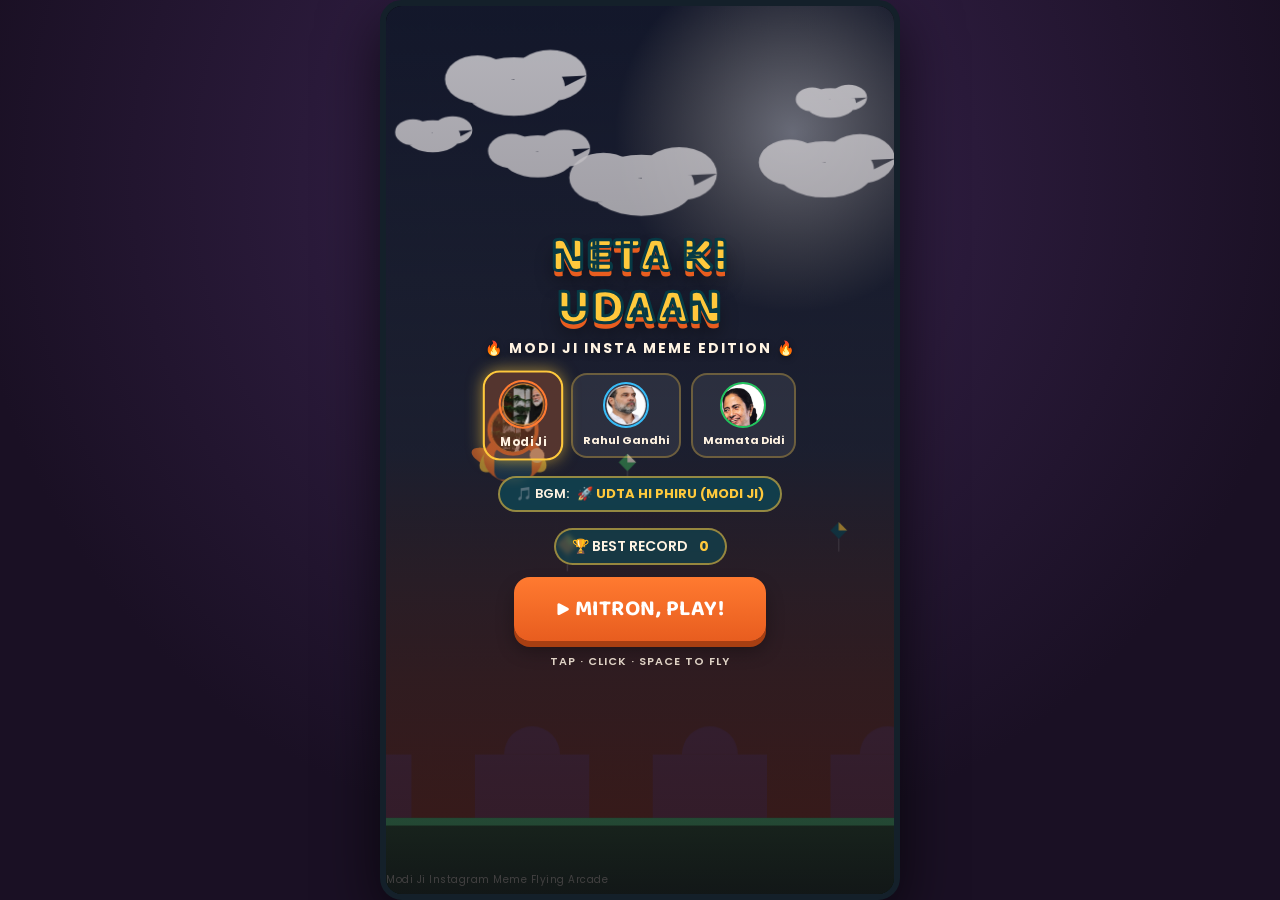
==== index.html @ ac81d100 "Initial commit - Neta Ki Udaan game ready for Vercel" ====
<!DOCTYPE html>
<html lang="en">
<head>
<meta charset="UTF-8">
<meta name="viewport" content="width=device-width, initial-scale=1.0, maximum-scale=1.0, user-scalable=no">
<title>Neta Ki Udaan - Modi Ji Edition</title>
<link rel="preconnect" href="https://fonts.googleapis.com">
<link rel="preconnect" href="https://fonts.gstatic.com" crossorigin>
<link href="https://fonts.googleapis.com/css2?family=Baloo+2:wght@500;700;800&family=Poppins:wght@400;500;600;700&display=swap" rel="stylesheet">
<style>
  :root{
    --saffron:#FF7A30;
    --saffron-dark:#E85D1F;
    --teal:#0B4F5C;
    --teal-dark:#073A45;
    --gold:#FFC93C;
    --gold-glow:rgba(255,201,60,0.6);
    --cream:#FFF3E2;
    --leaf:#3BA55C;
    --ink:#241A2E;
    color-scheme: light;
  }
  *{box-sizing:border-box; -webkit-tap-highlight-color: transparent;}
  html,body{
    margin:0; padding:0; width:100%; height:100%;
    overflow:hidden; background:var(--teal-dark);
    font-family:'Poppins',sans-serif;
    touch-action:none;
    overscroll-behavior:none;
  }
  #stage{
    position:fixed; inset:0;
    display:flex; align-items:center; justify-content:center;
    background: radial-gradient(circle at 50% 20%, #3a2450 0%, #1a1024 70%);
  }
  #frame{
    position:relative;
    width:100%; height:100%;
    max-width:520px;
    background:#000;
    overflow:hidden;
    box-shadow:0 20px 60px rgba(0,0,0,.65);
  }
  @media (min-width:640px){
    #frame{ max-height:920px; border-radius:22px; border:6px solid #14202a; }
  }
  canvas{ position:absolute; inset:0; display:block; width:100%; height:100%; }

  .shake{ animation:screenShake .28s cubic-bezier(.36,.07,.19,.97) both; }
  @keyframes screenShake{
    10%,90%{ transform:translate3d(-2px,0,0); }
    20%,80%{ transform:translate3d(3px,0,0); }
    30%,50%,70%{ transform:translate3d(-4px,3px,0); }
    40%,60%{ transform:translate3d(4px,-2px,0); }
  }

  .overlay{
    position:absolute; inset:0;
    display:flex; flex-direction:column; align-items:center; justify-content:center;
    text-align:center; padding:24px;
    background:linear-gradient(180deg, rgba(36,26,46,.2), rgba(20,14,26,.65));
    opacity:0; pointer-events:none;
    transition:opacity .3s ease;
    z-index:10;
  }
  .overlay.visible{ opacity:1; pointer-events:auto; }

  .logo-wrap{ margin-bottom:8px; }
  .logo{
    font-family:'Baloo 2',sans-serif;
    font-weight:800;
    font-size:clamp(34px,9.5vw,50px);
    color:var(--gold);
    -webkit-text-stroke:3px var(--teal-dark);
    text-shadow:0 6px 0 var(--saffron-dark), 0 12px 18px rgba(0,0,0,.4);
    letter-spacing:.5px;
    line-height:1.05;
    animation:bob 2.6s ease-in-out infinite;
  }
  .logo small{
    display:block;
    font-family:'Poppins',sans-serif;
    font-weight:700;
    font-size:clamp(11px,3.2vw,14px);
    color:var(--cream);
    letter-spacing:2px;
    margin-top:6px;
    -webkit-text-stroke:0;
    text-shadow:0 2px 6px rgba(0,0,0,.4);
  }
  @keyframes bob{ 0%,100%{transform:translateY(0) rotate(-1deg)} 50%{transform:translateY(-7px) rotate(1deg)} }

  /* Character Selector */
  .char-select-row{
    display:flex; gap:10px; margin:10px 0 14px; justify-content:center;
  }
  .char-card{
    background:rgba(255,255,255,0.08); border:2px solid rgba(255,201,60,0.3);
    border-radius:16px; padding:7px 10px; cursor:pointer; min-width:76px;
    display:flex; flex-direction:column; align-items:center;
    transition:all .15s ease;
  }
  .char-card:hover, .char-card.active{
    background:rgba(255,122,48,0.25);
    border-color:var(--gold);
    box-shadow:0 0 15px var(--gold-glow);
    transform:scale(1.06);
  }
  .char-card span{ font-size:11px; font-weight:700; color:var(--cream); margin-top:4px; white-space:nowrap; }

  /* Music Selector Pill */
  .music-pill{
    display:inline-flex; align-items:center; gap:8px;
    background:rgba(11,79,92,.65);
    border:2px solid rgba(255,201,60,.55);
    color:var(--cream); font-weight:600; font-size:13px;
    padding:6px 16px; border-radius:999px; margin:4px 0 12px;
    backdrop-filter:blur(3px); cursor:pointer;
    transition:transform .1s;
  }
  .music-pill:active{ transform:scale(.95); }
  .music-pill b{ color:var(--gold); font-weight:700; }

  .best-pill{
    display:inline-flex; align-items:center; gap:8px;
    background:rgba(11,79,92,.55);
    border:2px solid rgba(255,201,60,.55);
    color:var(--cream); font-weight:600; font-size:14px;
    padding:6px 16px; border-radius:999px; margin:4px 0 12px;
    backdrop-filter:blur(2px);
  }
  .best-pill b{ color:var(--gold); font-weight:700; }

  .btn{
    font-family:'Baloo 2',sans-serif; font-weight:700; font-size:22px;
    color:#fff; letter-spacing:.5px;
    background:linear-gradient(180deg, var(--saffron) 0%, var(--saffron-dark) 100%);
    border:none; border-radius:16px;
    padding:14px 42px;
    box-shadow:0 6px 0 #a83f12, 0 10px 18px rgba(0,0,0,.3);
    cursor:pointer;
    transition:transform .08s ease, box-shadow .08s ease;
    -webkit-user-select:none; user-select:none;
  }
  .btn:active{ transform:translateY(4px); box-shadow:0 2px 0 #a83f12, 0 4px 10px rgba(0,0,0,.3); }
  .btn.secondary{
    background:linear-gradient(180deg, #17707F 0%, var(--teal-dark) 100%);
    box-shadow:0 6px 0 #052a32, 0 10px 18px rgba(0,0,0,.3);
    font-size:17px; padding:10px 28px; margin-top:10px;
  }
  .btn-row{ display:flex; gap:14px; margin-top:6px; }

  .icon-btn{
    width:42px; height:42px; border-radius:50%;
    background:rgba(11,79,92,.7); border:2px solid rgba(255,243,226,.35);
    display:flex; align-items:center; justify-content:center;
    cursor:pointer; color:var(--cream); font-size:18px;
    -webkit-user-select:none; user-select:none;
    transition:transform .1s ease;
  }
  .icon-btn:active{ transform:scale(.9); }

  /* In-Game HUD */
  #hud{
    position:absolute; top:0; left:0; right:0;
    display:flex; align-items:flex-start; justify-content:space-between;
    padding:14px 16px 0; z-index:5;
    pointer-events:none;
  }
  #hud > *{ pointer-events:auto; }

  .score-box{
    font-family:'Baloo 2',sans-serif; font-weight:800; color:#fff;
    font-size:42px; text-shadow:0 3px 0 rgba(0,0,0,.3), 0 6px 12px rgba(0,0,0,.4);
    line-height:1; transition:transform .1s;
  }
  .score-box.pop{ transform:scale(1.25); color:var(--gold); }
  .best-tag{
    font-family:'Poppins',sans-serif; font-size:11px; font-weight:600;
    color:var(--gold); letter-spacing:1px; margin-top:2px;
  }
  .combo-tag{
    font-family:'Baloo 2',sans-serif; font-weight:800; font-size:16px;
    color:#38BDF8; text-shadow:0 2px 4px rgba(0,0,0,.5);
    display:none;
  }
  .lives-row{ display:flex; gap:4px; margin-top:4px; }
  .life-heart{
    font-size:18px; filter:drop-shadow(0 2px 2px rgba(0,0,0,.35));
    transition:transform .25s ease, opacity .25s ease;
  }
  .life-heart.lost{ opacity:.25; transform:scale(.7); }
  .hud-controls{ display:flex; gap:8px; align-items:center; }

  /* Active Power-up Banner */
  #powerupHud{
    position:absolute; top:86px; left:50%; transform:translateX(-50%);
    background:rgba(15,23,42,0.85); border:2px solid var(--gold);
    border-radius:20px; padding:4px 16px; display:none; align-items:center; gap:8px;
    box-shadow:0 0 15px var(--gold-glow); z-index:5;
  }
  #powerupHud span{ font-size:12px; font-weight:800; color:var(--gold); letter-spacing:1px; }
  #powerupBar{ width:80px; height:6px; background:rgba(255,255,255,0.2); border-radius:3px; overflow:hidden; }
  #powerupFill{ width:100%; height:100%; background:var(--gold); transition:width .05s linear; }

  /* Floating Popups */
  .pop{
    position:absolute; font-family:'Baloo 2',sans-serif; font-weight:800;
    color:var(--gold); font-size:24px; pointer-events:none;
    text-shadow:0 2px 5px rgba(0,0,0,.6);
    animation:popUp .7s ease-out forwards;
  }
  @keyframes popUp{ 0%{opacity:1; transform:translateY(0) scale(.8)} 70%{opacity:1} 100%{opacity:0; transform:translateY(-36px) scale(1.2)} }

  .milestone-banner{
    position:absolute; left:50%; top:38%; transform:translate(-50%,-50%) scale(.6);
    font-family:'Baloo 2',sans-serif; font-weight:800; color:var(--gold);
    font-size:28px; text-shadow:0 3px 0 var(--teal-dark), 0 8px 16px rgba(0,0,0,.5);
    opacity:0; pointer-events:none; text-align:center; white-space:nowrap;
    animation:milestone 1.2s ease-out forwards;
    z-index:6;
  }
  @keyframes milestone{
    0%{ opacity:0; transform:translate(-50%,-50%) scale(.4) rotate(-4deg); }
    25%{ opacity:1; transform:translate(-50%,-50%) scale(1.1) rotate(2deg); }
    40%{ transform:translate(-50%,-50%) scale(1) rotate(0); }
    80%{ opacity:1; }
    100%{ opacity:0; transform:translate(-50%,-60%) scale(1); }
  }

  .go-title{
    font-family:'Baloo 2',sans-serif; font-weight:800; font-size:38px;
    color:#fff; -webkit-text-stroke:2.5px var(--teal-dark);
    text-shadow:0 5px 0 #7a1f1f, 0 10px 16px rgba(0,0,0,.4);
    margin-bottom:4px;
  }
  .go-subtitle{
    font-family:'Baloo 2',sans-serif; font-weight:700; font-size:18px;
    color:#FCA5A5; margin-bottom:8px;
  }
  .stat-row{ display:flex; gap:14px; margin:8px 0 6px; }
  .stat-card{
    background:rgba(255,243,226,.12); border:2px solid rgba(255,243,226,.3);
    border-radius:14px; padding:10px 22px; min-width:100px;
  }
  .stat-card span{ display:block; font-size:11px; letter-spacing:1.5px; color:var(--cream); opacity:.8; margin-bottom:2px; }
  .stat-card b{ font-family:'Baloo 2',sans-serif; font-size:26px; color:var(--gold); }
  .new-best{
    display:inline-block; margin:4px 0 2px; padding:5px 14px; border-radius:999px;
    background:var(--gold); color:var(--teal-dark); font-weight:700; font-size:12px;
    letter-spacing:1px; animation:newbest 1s ease-in-out infinite;
  }
  @keyframes newbest{ 0%,100%{transform:scale(1)} 50%{transform:scale(1.08)} }

  .pause-card{
    background:rgba(23,112,127,.4); border:2px solid rgba(255,243,226,.3);
    border-radius:20px; padding:28px 34px; backdrop-filter:blur(3px);
  }

  #loading{
    position:absolute; inset:0; display:flex; flex-direction:column; align-items:center; justify-content:center;
    background:var(--teal-dark); z-index:20; color:var(--cream); font-family:'Baloo 2',sans-serif; font-size:18px;
    gap:14px;
  }
  .spinner{
    width:36px; height:36px; border-radius:50%;
    border:4px solid rgba(255,243,226,.25); border-top-color:var(--gold);
    animation:spin .8s linear infinite;
  }
  @keyframes spin{ to{ transform:rotate(360deg); } }

  .credit{ position:absolute; bottom:6px; font-size:10px; color:rgba(255,243,226,.55); letter-spacing:.5px; }
</style>
</head>
<body>
<div id="stage">
  <div id="frame">
    <canvas id="game"></canvas>

    <div id="loading">
      <div class="spinner"></div>
      <div>Warming up the 56-inch wings…</div>
    </div>

    <!-- IN-GAME HUD -->
    <div id="hud" style="display:none;">
      <div>
        <div class="score-box" id="liveScore">0</div>
        <div class="best-tag">BEST <span id="liveBest">0</span></div>
        <div class="combo-tag" id="comboTag">🔥 COMBO x2</div>
        <div class="lives-row" id="livesRow"></div>
      </div>
      <div class="hud-controls">
        <div class="icon-btn" id="musicBtn" title="Change Meme BGM">🎵</div>
        <div class="icon-btn" id="soundBtn" title="Toggle Sound">🔊</div>
        <div class="icon-btn" id="pauseBtn" title="Pause Game">⏸</div>
      </div>
    </div>

    <!-- ACTIVE POWER-UP HUD -->
    <div id="powerupHud">
      <span id="powerupName">🛡️ 56-INCH SHIELD</span>
      <div id="powerupBar"><div id="powerupFill"></div></div>
    </div>

    <!-- START SCREEN -->
    <div class="overlay" id="startScreen">
      <div class="logo-wrap">
        <div class="logo">NETA KI<br>UDAAN
          <small>🔥 MODI JI INSTA MEME EDITION 🔥</small>
        </div>
      </div>

      <!-- Character selection -->
      <div class="char-select-row">
        <div class="char-card active" id="charModi" onclick="selectChar('modi')">
          <img src="assets/modi_face.png" width="46" height="46" style="border-radius:50%; border:2px solid #FF7A30; object-fit:cover; display:block;" alt="Modi Ji">
          <span>Modi Ji</span>
        </div>
        <div class="char-card" id="charRahul" onclick="selectChar('rahul')">
          <img src="assets/rahul_face.png" width="46" height="46" style="border-radius:50%; border:2px solid #38BDF8; object-fit:cover; display:block;" alt="Rahul Gandhi">
          <span>Rahul Gandhi</span>
        </div>
        <div class="char-card" id="charMamata" onclick="selectChar('mamata')">
          <img src="assets/mamata_face.png" width="46" height="46" style="border-radius:50%; border:2px solid #22C55E; object-fit:cover; display:block;" alt="Mamata Didi">
          <span>Mamata Didi</span>
        </div>
      </div>

      <!-- Music selector -->
      <div class="music-pill" id="startMusicPill">
        🎵 BGM: <b id="currentBgmName">🚀 UDTA HI PHIRU (MODI JI)</b>
      </div>

      <div class="best-pill">🏆 BEST RECORD&nbsp;<b id="startBest">0</b></div>
      <button class="btn" id="playBtn">▶ MITRON, PLAY!</button>

      <div style="color:var(--cream); font-size:11px; opacity:.85; margin-top:12px; font-weight:600; letter-spacing:1px;">
        TAP · CLICK · SPACE TO FLY
      </div>
    </div>

    <!-- PAUSE SCREEN -->
    <div class="overlay" id="pauseScreen">
      <div class="pause-card">
        <div class="go-title" style="font-size:30px;">PAUSED</div>
        <div class="btn-row">
          <button class="btn secondary" id="resumeBtn">▶ Resume</button>
        </div>
        <button class="btn secondary" id="pauseHomeBtn">🏠 Home</button>
      </div>
    </div>

    <!-- GAME OVER SCREEN -->
    <div class="overlay" id="gameOverScreen">
      <div class="go-title">GAME OVER</div>
      <div class="go-subtitle" id="gameOverMeme">"MOYE MOYE! खत्म! टाटा! बाय बाय!"</div>
      <div id="newBestTag" class="new-best" style="display:none;">✨ NEW RECORD! WAH MODI JI WAH! ✨</div>
      <div class="stat-row">
        <div class="stat-card"><span>SCORE</span><b id="finalScore">0</b></div>
        <div class="stat-card"><span>BEST</span><b id="finalBest">0</b></div>
      </div>
      <div class="btn-row">
        <button class="btn" id="restartBtn">↻ FLY AGAIN</button>
      </div>
      <button class="btn secondary" id="homeBtn">🏠 HOME</button>
    </div>

    <div class="credit">Modi Ji Instagram Meme Flying Arcade</div>
  </div>
</div>

<!-- SVG ICONS / CHARACTERS -->
<svg width="0" height="0" style="position:absolute;">
  <!-- Modi Ji Avatar -->
  <symbol id="modi-avatar" viewBox="0 0 100 100">
    <circle cx="50" cy="50" r="46" fill="#FF7A30" opacity=".2"/>
    <ellipse cx="50" cy="76" rx="26" ry="18" fill="#1B4965"/>
    <path d="M42 60 L58 60 L54 86 L46 86 Z" fill="#F4A261"/>
    <circle cx="50" cy="40" r="22" fill="#FED7AA"/>
    <!-- Beard -->
    <path d="M30 40 Q28 62 50 68 Q72 62 70 40 Q50 48 30 40 Z" fill="#FFFFFF"/>
    <!-- Hair -->
    <path d="M28 36 Q32 18 50 18 Q68 18 72 36 Q50 30 28 36 Z" fill="#E2E8F0"/>
    <!-- Glasses -->
    <rect x="34" y="32" width="12" height="9" rx="2" stroke="#241A2E" stroke-width="2" fill="none"/>
    <rect x="54" y="32" width="12" height="9" rx="2" stroke="#241A2E" stroke-width="2" fill="none"/>
    <line x1="46" y1="36" x2="54" y2="36" stroke="#241A2E" stroke-width="2"/>
    <circle cx="40" cy="36" r="2" fill="#1E293B"/>
    <circle cx="60" cy="36" r="2" fill="#1E293B"/>
  </symbol>

  <!-- Classic Chibi Neta -->
  <symbol id="chibi-neta" viewBox="0 0 100 100">
    <ellipse cx="50" cy="86" rx="26" ry="6" fill="#000" opacity=".18"/>
    <path d="M20 60 Q6 52 8 38 Q10 30 22 34 Q26 44 30 54Z" fill="#FFC93C"/>
    <path d="M80 60 Q94 52 92 38 Q90 30 78 34 Q74 44 70 54Z" fill="#FFC93C"/>
    <ellipse cx="50" cy="62" rx="24" ry="22" fill="#FFFFFF"/>
    <path d="M26 58 Q50 74 74 58 L74 66 Q50 80 26 66Z" fill="#3BA55C"/>
    <circle cx="50" cy="38" r="20" fill="#D98C5F"/>
    <path d="M30 30 Q50 10 70 30 Q70 20 50 16 Q30 20 30 30Z" fill="#FFFFFF"/>
    <rect x="38" y="40" width="24" height="7" rx="3.5" fill="#241A2E"/>
    <path d="M36 50 Q50 58 64 50" stroke="#241A2E" stroke-width="2.5" fill="none" stroke-linecap="round"/>
    <circle cx="50" cy="24" r="4" fill="#FF7A30"/>
  </symbol>
</svg>

<script>
(function(){
"use strict";

/* ---------- Canvas & sizing ---------- */
const canvas = document.getElementById('game');
const ctx = canvas.getContext('2d');
const frame = document.getElementById('frame');
let DPR = Math.min(window.devicePixelRatio || 1, 2);
let W = 0, H = 0;

function resize(){
  const rect = frame.getBoundingClientRect();
  W = rect.width; H = rect.height;
  canvas.width = Math.floor(W * DPR);
  canvas.height = Math.floor(H * DPR);
  ctx.setTransform(DPR,0,0,DPR,0,0);
}
window.addEventListener('resize', resize);
resize();

/* ---------- Professional Clean Audio Engine (Strict Single-BGM + Single-Voice Channels) ---------- */
const Audio_ = (function(){
  let actx = null;
  let soundOn = true;
  try{ soundOn = JSON.parse(localStorage.getItem('netaUdaan_sound') ?? 'true'); }catch(e){ soundOn = true; }
  
  let currentBgmMode = 'modi_song'; // 'modi_song', 'real_sigma', 'moye_real', 'phonk_synth', 'dhol'
  let bgmTimer = null;
  let bgmStep = 0;
  let duckTimer = null;

  // Single active voice tracker to guarantee zero overlap
  let currentVoiceAudio = null;

  // Real Audio Recordings downloaded from viral Instagram memes
  const clips = {
    mitron: new Audio('assets/mitron.webm'),
    bhaiyoBehno: new Audio('assets/bhaiyo_behno.webm'),
    wahModiJi: new Audio('assets/wah_modi_ji.webm'),
    khatam: new Audio('assets/khatam.webm'),
    mazaAaya: new Audio('assets/maza_aaya.webm'),
    moyeMoye: new Audio('assets/moye_moye.webm'),
    sigmaBgm: new Audio('assets/sigma_bgm.webm'),
    modiSong: new Audio('assets/modi_udta_hi_firu.webm'),
    mamataSong: new Audio('assets/mamata_humba.webm'),
    mamataVoice: new Audio('assets/mamata_voice.webm')
  };

  clips.modiSong.loop = true;
  clips.modiSong.volume = 0.50;
  clips.mamataSong.loop = true;
  clips.mamataSong.volume = 0.50;
  clips.sigmaBgm.loop = true;
  clips.sigmaBgm.volume = 0.40;

  Object.values(clips).forEach(a => {
    try { a.preload = 'auto'; } catch(e){}
  });

  function ensure(){
    if(!actx){
      try{ actx = new (window.AudioContext || window.webkitAudioContext)(); }catch(e){ actx = null; }
    }
    if(actx && actx.state === 'suspended') actx.resume();
    return actx;
  }

  // Restore BGM volume cleanly
  function restoreBgmVolume(){
    if(duckTimer){ clearTimeout(duckTimer); duckTimer = null; }
    if(clips.modiSong && soundOn){
      clips.modiSong.volume = 0.50;
    }
    if(clips.mamataSong && soundOn){
      clips.mamataSong.volume = 0.50;
    }
    if(clips.sigmaBgm && soundOn){
      clips.sigmaBgm.volume = 0.40;
    }
  }

  // Duck BGM during voice dialogue so voice is loud & clear
  function duckBgm(durationMs = 2200){
    if(duckTimer){ clearTimeout(duckTimer); }
    if(clips.modiSong && !clips.modiSong.paused){
      clips.modiSong.volume = 0.15;
      duckTimer = setTimeout(restoreBgmVolume, durationMs);
    }
    if(clips.mamataSong && !clips.mamataSong.paused){
      clips.mamataSong.volume = 0.15;
      duckTimer = setTimeout(restoreBgmVolume, durationMs);
    }
    if(clips.sigmaBgm && !clips.sigmaBgm.paused){
      clips.sigmaBgm.volume = 0.12;
      duckTimer = setTimeout(restoreBgmVolume, durationMs);
    }
  }

  // STOP all voice clips immediately - Guarantees NO overlapping voice clips
  function stopVoice(){
    if(currentVoiceAudio){
      try {
        currentVoiceAudio.pause();
        currentVoiceAudio.currentTime = 0;
      } catch(e){}
      currentVoiceAudio = null;
    }
    ['mitron', 'bhaiyoBehno', 'wahModiJi', 'khatam', 'mazaAaya', 'moyeMoye', 'mamataVoice'].forEach(k => {
      try {
        if(clips[k] && !clips[k].paused){
          clips[k].pause();
          clips[k].currentTime = 0;
        }
      } catch(e){}
    });
    try {
      if('speechSynthesis' in window) window.speechSynthesis.cancel();
    } catch(e){}
    restoreBgmVolume();
  }

  // PLAY voice clip with strict mutual exclusion
  function playClip(name, fallbackText, vol = 0.95){
    if(!soundOn) return;
    // CRITICAL: Stop previous voice dialogue first!
    stopVoice();

    try {
      const a = clips[name];
      if(a){
        a.currentTime = 0;
        a.volume = vol;
        currentVoiceAudio = a;
        duckBgm(2500);

        a.onended = () => {
          if(currentVoiceAudio === a) currentVoiceAudio = null;
          restoreBgmVolume();
        };

        const p = a.play();
        if(p !== undefined){
          p.catch(() => {
            currentVoiceAudio = null;
            restoreBgmVolume();
          });
        }
        return;
      }
    } catch(e){
      currentVoiceAudio = null;
      restoreBgmVolume();
    }
  }

  // Web Audio sfx tones (flap, score, powerup, hit, click)
  function tone({freq=440, dur=0.12, type='sine', vol=0.18, slideTo=null, delay=0}){
    if(!soundOn) return;
    const ac = ensure();
    if(!ac) return;
    const t0 = ac.currentTime + delay;
    const osc = ac.createOscillator();
    const gain = ac.createGain();
    osc.type = type;
    osc.frequency.setValueAtTime(freq, t0);
    if(slideTo) osc.frequency.exponentialRampToValueAtTime(Math.max(slideTo,1), t0+dur);
    gain.gain.setValueAtTime(0.0001, t0);
    gain.gain.exponentialRampToValueAtTime(vol, t0+0.012);
    gain.gain.exponentialRampToValueAtTime(0.0001, t0+dur);
    osc.connect(gain); gain.connect(ac.destination);
    osc.start(t0); osc.stop(t0+dur+0.02);
  }

  function flap(){
    tone({freq:260, slideTo:680, dur:0.12, type:'triangle', vol:0.18});
  }

  function score(){
    tone({freq:587, slideTo:880, dur:0.12, type:'sine', vol:0.2});
    setTimeout(()=> tone({freq:1174, dur:0.1, type:'triangle', vol:0.15}), 50);
  }

  function powerup(){
    [440, 554, 659, 880].forEach((f,i)=> {
      setTimeout(()=> tone({freq:f, dur:0.16, type:'square', vol:0.18}), i*70);
    });
  }

  function hit(){
    tone({freq:160, slideTo:40, dur:0.32, type:'sawtooth', vol:0.3});
  }

  function click(){ tone({freq:420, dur:0.05, type:'square', vol:0.1}); }

  // Synthetic Phonk Loops
  const phonkMelody = [
    293.66, 293.66, 349.23, 293.66, 392.00, 349.23, 329.63, 293.66,
    440.00, 392.00, 349.23, 329.63, 293.66, 261.63, 293.66, 293.66
  ];
  const phonkBass = [
    73.42, 73.42, 87.31, 73.42, 98.00, 87.31, 82.41, 73.42,
    110.00, 98.00, 87.31, 82.41, 73.42, 65.41, 73.42, 73.42
  ];

  function startMusic(){
    stopMusic();
    if(!soundOn) return;

    if(currentBgmMode === 'modi_song'){
      try {
        clips.modiSong.currentTime = 0;
        clips.modiSong.volume = 0.50;
        clips.modiSong.loop = true;
        clips.modiSong.play().catch(()=>{});
      } catch(e){}
      return;
    }
    if(currentBgmMode === 'mamata_song'){
      try {
        clips.mamataSong.currentTime = 0;
        clips.mamataSong.volume = 0.50;
        clips.mamataSong.loop = true;
        clips.mamataSong.play().catch(()=>{});
      } catch(e){}
      return;
    }
    if(currentBgmMode === 'real_sigma'){
      try {
        clips.sigmaBgm.currentTime = 0;
        clips.sigmaBgm.volume = 0.40;
        clips.sigmaBgm.play().catch(()=>{});
      } catch(e){}
      return;
    }
    if(currentBgmMode === 'moye_real'){
      try {
        clips.moyeMoye.currentTime = 0;
        clips.moyeMoye.volume = 0.55;
        clips.moyeMoye.loop = true;
        clips.moyeMoye.play().catch(()=>{});
      } catch(e){}
      return;
    }

    const ac = ensure();
    if(!ac) return;

    bgmStep = 0;
    const tempo = currentBgmMode === 'phonk_synth' ? 128 : 135;

    bgmTimer = setInterval(()=>{
      if(!soundOn || !actx) return;
      const t = actx.currentTime;

      if(currentBgmMode === 'phonk_synth'){
        if(bgmStep % 4 === 0 || bgmStep === 14){
          const kOsc = actx.createOscillator();
          const kGain = actx.createGain();
          kOsc.type = 'sine';
          kOsc.frequency.setValueAtTime(140, t);
          kOsc.frequency.exponentialRampToValueAtTime(36, t+0.09);
          kGain.gain.setValueAtTime(0.35, t);
          kGain.gain.exponentialRampToValueAtTime(0.001, t+0.1);
          kOsc.connect(kGain); kGain.connect(actx.destination);
          kOsc.start(t); kOsc.stop(t+0.1);
        }

        if(bgmStep === 4 || bgmStep === 12){
          const buf = actx.createBuffer(1, actx.sampleRate*0.07, actx.sampleRate);
          const data = buf.getChannelData(0);
          for(let i=0; i<data.length; i++) data[i] = Math.random()*2 - 1;
          const sn = actx.createBufferSource();
          sn.buffer = buf;
          const sGain = actx.createGain();
          sGain.gain.setValueAtTime(0.18, t);
          sGain.gain.exponentialRampToValueAtTime(0.001, t+0.07);
          sn.connect(sGain); sGain.connect(actx.destination);
          sn.start(t);
        }

        const bOsc = actx.createOscillator();
        const bGain = actx.createGain();
        bOsc.type = 'sawtooth';
        bOsc.frequency.setValueAtTime(phonkBass[bgmStep % 16], t);
        bGain.gain.setValueAtTime(0.09, t);
        bGain.gain.exponentialRampToValueAtTime(0.001, t+0.12);
        bOsc.connect(bGain); bGain.connect(actx.destination);
        bOsc.start(t); bOsc.stop(t+0.12);

        const lOsc = actx.createOscillator();
        const lGain = actx.createGain();
        lOsc.type = 'square';
        lOsc.frequency.setValueAtTime(phonkMelody[bgmStep % 16], t);
        lGain.gain.setValueAtTime(0.06, t);
        lGain.gain.exponentialRampToValueAtTime(0.001, t+0.1);
        lOsc.connect(lGain); lGain.connect(actx.destination);
        lOsc.start(t); lOsc.stop(t+0.1);
      } else {
        tone({freq: (bgmStep%4===0 ? 110 : 220), dur:0.1, type:'triangle', vol:0.12});
      }

      bgmStep = (bgmStep + 1) % 16;
    }, tempo);
  }

  function stopMusic(){
    if(bgmTimer){ clearInterval(bgmTimer); bgmTimer = null; }
    try {
      clips.modiSong.pause();
      clips.modiSong.currentTime = 0;
    } catch(e){}
    try {
      clips.mamataSong.pause();
      clips.mamataSong.currentTime = 0;
    } catch(e){}
    try {
      clips.sigmaBgm.pause();
      clips.sigmaBgm.currentTime = 0;
    } catch(e){}
    try {
      clips.moyeMoye.pause();
      clips.moyeMoye.currentTime = 0;
      clips.moyeMoye.loop = false;
    } catch(e){}
    restoreBgmVolume();
  }

  // Stop EVERYTHING (both BGM and Voice)
  function stopAll(){
    stopMusic();
    stopVoice();
  }

  function toggleSound(){
    soundOn = !soundOn;
    try{ localStorage.setItem('netaUdaan_sound', JSON.stringify(soundOn)); }catch(e){}
    if(soundOn) startMusic(); else stopAll();
    return soundOn;
  }

  function nextBgm(){
    const modes = ['modi_song', 'mamata_song', 'real_sigma', 'moye_real', 'phonk_synth', 'dhol'];
    const idx = (modes.indexOf(currentBgmMode) + 1) % modes.length;
    currentBgmMode = modes[idx];
    if(soundOn) startMusic();
    return currentBgmMode;
  }

  function getBgmName(){
    if(currentBgmMode === 'modi_song') return '🚀 UDTA HI PHIRU (MODI JI)';
    if(currentBgmMode === 'mamata_song') return '💃 HUMBA HUMBA (MAMATA DIDI)';
    if(currentBgmMode === 'real_sigma') return '🔥 REAL INSTA PHONK (SIGMA)';
    if(currentBgmMode === 'moye_real') return '😭 REAL MOYE MOYE';
    if(currentBgmMode === 'phonk_synth') return '⚡ RETRO SYNTH PHONK';
    return '🥁 DHOL TASHA BEAT';
  }

  function setBgmMode(mode){
    currentBgmMode = mode;
    if(soundOn) startMusic();
    return currentBgmMode;
  }

  return {
    flap, score, powerup, hit, click, playClip,
    stopVoice, stopAll,
    startMusic, stopMusic, toggleSound, nextBgm, getBgmName, setBgmMode,
    isOn: () => soundOn,
    ensure
  };
})();

/* ---------- Persistent High Score ---------- */
const STORAGE_KEY = 'netaUdaan_best';
function loadBest(){
  try{ return parseInt(localStorage.getItem(STORAGE_KEY) || '0', 10) || 0; }
  catch(e){ return 0; }
}
function saveBest(v){
  try{ localStorage.setItem(STORAGE_KEY, String(v)); }catch(e){}
}
let bestScore = loadBest();

/* ---------- Game Settings & Responsive Scaling ---------- */
const BASE_W = 400, BASE_H = 700;
function scaleX(v){ return v * (W/BASE_W); }
function scaleY(v){ return v * (H/BASE_H); }

const GRAVITY = 1100;         // Tuned softer & smoother
const FLAP_VELOCITY = -390;   // Comfortable, controllable boost
const MAX_FALL = 560;
const PLAYER_X = 100;
const PLAYER_R = 21;

let PIPE_W = 66;
let PIPE_GAP_START = 225;     // Wide, fair opening
let PIPE_GAP_MIN = 160;
let PIPE_SPEED_START = 150;
let PIPE_SPEED_MAX = 270;
let SPAWN_INTERVAL = 1.6;

const MAX_LIVES = 3;
const INVINCIBLE_TIME = 1.4;

/* ---------- State Variables ---------- */
const STATE = { START:'start', PLAYING:'playing', PAUSED:'paused', OVER:'over' };
let state = STATE.START;
let chosenCharacter = 'modi'; // 'modi' or 'neta'

let player, pipes, collectibles, particles, popups, elapsed, score, combo, spawnTimer, screenShake, lives;
let activePowerup = null; // { type: 'shield'|'chai'|'aloo', timer: 5.0, max: 5.0 }

// Preload real photos
const imgModi = new Image();
imgModi.src = 'assets/modi_face.png';

const imgRahul = new Image();
imgRahul.src = 'assets/rahul_face.png';

const imgMamata = new Image();
imgMamata.src = 'assets/mamata_face.png';

window.selectChar = function(charType){
  chosenCharacter = charType;
  const cModi = document.getElementById('charModi');
  const cRahul = document.getElementById('charRahul');
  const cMamata = document.getElementById('charMamata');
  if(cModi) cModi.classList.toggle('active', charType === 'modi');
  if(cRahul) cRahul.classList.toggle('active', charType === 'rahul');
  if(cMamata) cMamata.classList.toggle('active', charType === 'mamata');
  Audio_.click();

  if(charType === 'modi'){
    Audio_.setBgmMode('modi_song');
  } else if(charType === 'mamata'){
    Audio_.setBgmMode('mamata_song');
  } else {
    Audio_.playClip('mazaAaya');
    Audio_.setBgmMode('real_sigma');
  }
  const bgmEl = document.getElementById('currentBgmName');
  if(bgmEl) bgmEl.textContent = Audio_.getBgmName();
};

function resetGame(){
  player = { x:PLAYER_X, y:BASE_H/2, vy:0, rot:0, flapAnim:0, invincible:0 };
  pipes = [];
  collectibles = [];
  particles = [];
  popups = [];
  elapsed = 0;
  score = 0;
  combo = 0;
  lives = MAX_LIVES;
  activePowerup = null;
  spawnTimer = 0.4; // First pipe comes smoothly
  screenShake = 0;
  updateLiveScore();
  updateLivesUI();
  updatePowerupUI();
}

/* ---------- Difficulty scaling ---------- */
function currentGap(){
  const t = Math.min(score / 35, 1);
  return PIPE_GAP_START - (PIPE_GAP_START - PIPE_GAP_MIN) * t;
}
function currentSpeed(){
  const base = activePowerup && activePowerup.type === 'chai' ? 1.4 : 1.0;
  const t = Math.min(score / 40, 1);
  return (PIPE_SPEED_START + (PIPE_SPEED_MAX - PIPE_SPEED_START) * t) * base;
}

/* ---------- Procedural Obstacle Spawning ---------- */
function spawnPipe(){
  const gap = currentGap();
  const margin = 70;
  const minCenter = margin + gap/2;
  const maxCenter = BASE_H - margin - gap/2 - 80;
  const prevCenter = pipes.length ? pipes[pipes.length-1].gapCenter : BASE_H/2;
  let center = minCenter + Math.random()*(maxCenter-minCenter);
  
  // Safe delta so gaps are never impossible
  const maxDelta = 145;
  if(Math.abs(center - prevCenter) > maxDelta){
    center = prevCenter + Math.sign(center-prevCenter) * maxDelta;
    center = Math.max(minCenter, Math.min(maxCenter, center));
  }

  // Satirical obstacle styles
  const styles = ['lotus_tower', 'evm_box', 'rally_podium'];
  const style = styles[Math.floor(Math.random()*styles.length)];

  pipes.push({ x: BASE_W + PIPE_W, gapCenter: center, gapHeight: gap, passed:false, style });

  // Chance to spawn power-up/collectible in gap
  if(Math.random() < 0.6){
    let itemType = 'vote';
    const roll = Math.random();
    if(roll < 0.22) itemType = 'shield';      // 56-Inch Shield
    else if(roll < 0.42) itemType = 'chai';   // Chai cutting boost
    else if(roll < 0.55 && lives < MAX_LIVES) itemType = 'heart'; // Extra life
    else if(roll < 0.70) itemType = 'aloo';   // Aloo to gold 5x

    collectibles.push({
      x: BASE_W + PIPE_W + 30,
      y: center + (Math.random()*40 - 20),
      type: itemType,
      r: 15,
      float: Math.random()*Math.PI*2
    });
  }
}

/* ---------- Particles & Visual Juice ---------- */
function addFlapParticles(){
  const isShield = activePowerup && activePowerup.type === 'shield';
  const count = isShield ? 8 : 4;
  for(let i=0; i<count; i++){
    particles.push({
      x: player.x - 18,
      y: player.y + (Math.random()*12 - 6),
      vx: -130 - Math.random()*80,
      vy: Math.random()*60 - 30,
      life: 0.45 + Math.random()*0.2,
      age: 0,
      r: 3 + Math.random()*2.5,
      color: isShield ? '#60A5FA' : (Math.random()<0.5 ? '#FF9933' : '#FFFFFF')
    });
  }
}

function addBurst(x, y, colors, count=16){
  for(let i=0; i<count; i++){
    const ang = Math.random()*Math.PI*2;
    const sp = 80 + Math.random()*240;
    particles.push({
      x, y,
      vx: Math.cos(ang)*sp, vy: Math.sin(ang)*sp,
      life: 0.5 + Math.random()*0.4, age: 0,
      r: 2.5 + Math.random()*3,
      color: colors[(Math.random()*colors.length)|0]
    });
  }
}

function addPopup(text, x, y, color='#FFC93C'){
  const div = document.createElement('div');
  div.className = 'pop';
  div.textContent = text;
  div.style.color = color;
  div.style.left = (scaleX(x) + 10) + 'px';
  div.style.top = (scaleY(y) - 14) + 'px';
  document.getElementById('frame').appendChild(div);
  setTimeout(()=> div.remove(), 720);
}

function showMilestone(text){
  const div = document.createElement('div');
  div.className = 'milestone-banner';
  div.textContent = text;
  document.getElementById('frame').appendChild(div);
  setTimeout(()=> div.remove(), 1200);
}

/* ---------- Inputs ---------- */
function doFlap(){
  if(state === STATE.PLAYING){
    player.vy = FLAP_VELOCITY;
    player.flapAnim = 1;
    addFlapParticles();
    Audio_.flap();
  } else if(state === STATE.START){
    startGame();
  }
}

function pointerDown(e){
  if(e) e.preventDefault();
  const target = e && e.target;
  if(target && target.closest && target.closest('.overlay, #hud, .music-pill')) return;
  doFlap();
}

canvas.addEventListener('mousedown', pointerDown);
canvas.addEventListener('touchstart', pointerDown, {passive:false});
window.addEventListener('keydown', (e)=>{
  if(e.code === 'Space'){
    e.preventDefault();
    if(state === STATE.OVER) return;
    doFlap();
  } else if(e.code === 'Enter'){
    if(state === STATE.START) startGame();
    else if(state === STATE.OVER) restartGame();
  } else if(e.code === 'Escape' || e.code === 'KeyP'){
    if(state === STATE.PLAYING) pauseGame();
    else if(state === STATE.PAUSED) resumeGame();
  } else if(e.code === 'KeyM'){
    cycleMusic();
  }
});

/* ---------- UI Elements ---------- */
const el = {
  loading: document.getElementById('loading'),
  hud: document.getElementById('hud'),
  start: document.getElementById('startScreen'),
  pause: document.getElementById('pauseScreen'),
  over: document.getElementById('gameOverScreen'),
  liveScore: document.getElementById('liveScore'),
  liveBest: document.getElementById('liveBest'),
  comboTag: document.getElementById('comboTag'),
  livesRow: document.getElementById('livesRow'),
  startBest: document.getElementById('startBest'),
  finalScore: document.getElementById('finalScore'),
  finalBest: document.getElementById('finalBest'),
  newBestTag: document.getElementById('newBestTag'),
  soundBtn: document.getElementById('soundBtn'),
  musicBtn: document.getElementById('musicBtn'),
  currentBgmName: document.getElementById('currentBgmName'),
  powerupHud: document.getElementById('powerupHud'),
  powerupName: document.getElementById('powerupName'),
  powerupFill: document.getElementById('powerupFill'),
};

function showOverlay(node){
  [el.start, el.pause, el.over].forEach(o=> o.classList.remove('visible'));
  if(node) node.classList.add('visible');
}

function updateLiveScore(){
  el.liveScore.textContent = score;
  el.liveBest.textContent = bestScore;
  el.startBest.textContent = bestScore;
}

function updateLivesUI(){
  el.livesRow.innerHTML = '';
  for(let i=0; i<MAX_LIVES; i++){
    const span = document.createElement('span');
    span.className = 'life-heart' + (i < lives ? '' : ' lost');
    span.textContent = '❤️';
    el.livesRow.appendChild(span);
  }
}

function updatePowerupUI(){
  if(activePowerup && activePowerup.timer > 0){
    el.powerupHud.style.display = 'flex';
    if(activePowerup.type === 'shield') el.powerupName.textContent = '🛡️ 56-INCH SHIELD!';
    else if(activePowerup.type === 'chai') el.powerupName.textContent = '☕ CHAI CUTTING BOOST!';
    else if(activePowerup.type === 'aloo') el.powerupName.textContent = '🥔 5X ALOO TO GOLD!';
    el.powerupFill.style.width = `${(activePowerup.timer / activePowerup.max)*100}%`;
  } else {
    el.powerupHud.style.display = 'none';
  }
}

function cycleMusic(){
  Audio_.nextBgm();
  el.currentBgmName.textContent = Audio_.getBgmName();
  Audio_.click();
}

el.musicBtn.addEventListener('click', (e)=>{ e.stopPropagation(); cycleMusic(); });
document.getElementById('startMusicPill').addEventListener('click', (e)=>{ e.stopPropagation(); cycleMusic(); });

el.soundBtn.addEventListener('click', (e)=>{
  e.stopPropagation();
  const on = Audio_.toggleSound();
  el.soundBtn.textContent = on ? '🔊' : '🔇';
});

document.getElementById('playBtn').addEventListener('click', (e)=>{ e.stopPropagation(); startGame(); });
document.getElementById('restartBtn').addEventListener('click', (e)=>{ e.stopPropagation(); restartGame(); });
document.getElementById('homeBtn').addEventListener('click', (e)=>{ e.stopPropagation(); goHome(); });
document.getElementById('pauseHomeBtn').addEventListener('click', (e)=>{ e.stopPropagation(); goHome(); });
document.getElementById('resumeBtn').addEventListener('click', (e)=>{ e.stopPropagation(); resumeGame(); });
document.getElementById('pauseBtn').addEventListener('click', (e)=>{ e.stopPropagation(); if(state===STATE.PLAYING) pauseGame(); });

let pendingVoiceTimer = null;
function scheduleVoice(name, fallbackText, delayMs = 250){
  if(pendingVoiceTimer) clearTimeout(pendingVoiceTimer);
  pendingVoiceTimer = setTimeout(() => {
    pendingVoiceTimer = null;
    Audio_.playClip(name, fallbackText);
  }, delayMs);
}
function cancelPendingVoice(){
  if(pendingVoiceTimer){
    clearTimeout(pendingVoiceTimer);
    pendingVoiceTimer = null;
  }
}

function startGame(){
  cancelPendingVoice();
  Audio_.stopAll();
  Audio_.ensure();
  Audio_.click();
  resetGame();
  state = STATE.PLAYING;
  showOverlay(null);
  el.hud.style.display = 'flex';
  Audio_.startMusic();
  if(chosenCharacter === 'rahul'){
    scheduleVoice('mazaAaya', null, 250);
  }
}

function restartGame(){
  cancelPendingVoice();
  Audio_.stopAll();
  Audio_.click();
  resetGame();
  state = STATE.PLAYING;
  showOverlay(null);
  el.hud.style.display = 'flex';
  Audio_.startMusic();
  if(chosenCharacter === 'rahul'){
    scheduleVoice('mazaAaya', null, 250);
  }
}

function goHome(){
  cancelPendingVoice();
  Audio_.stopAll();
  Audio_.click();
  state = STATE.START;
  el.hud.style.display = 'none';
  updateLiveScore();
  showOverlay(el.start);
}

function pauseGame(){
  if(state !== STATE.PLAYING) return;
  state = STATE.PAUSED;
  cancelPendingVoice();
  Audio_.stopAll();
  Audio_.click();
  showOverlay(el.pause);
}

function resumeGame(){
  if(state !== STATE.PAUSED) return;
  Audio_.click();
  state = STATE.PLAYING;
  showOverlay(null);
  Audio_.startMusic();
}

function gameOver(){
  state = STATE.OVER;
  cancelPendingVoice();
  Audio_.stopAll();
  Audio_.hit();
  screenShake = 1;

  const isNew = score > bestScore;
  if(isNew){
    bestScore = score;
    saveBest(bestScore);
    document.getElementById('gameOverMeme').textContent = `"वाह मोदी जी वाह! नया रिकॉर्ड!"`;
    scheduleVoice('wahModiJi', null, 250);
  } else {
    if(chosenCharacter === 'rahul'){
      document.getElementById('gameOverMeme').textContent = `"खत्म! टाटा! बाय बाय! गुडबाय!"`;
      scheduleVoice('khatam', null, 250);
    } else if(chosenCharacter === 'mamata'){
      document.getElementById('gameOverMeme').textContent = `"HUMBA HUMBA! खेला होबे!"`;
      scheduleVoice('mamataVoice', null, 250);
    } else {
      const isMoye = Math.random() < 0.65;
      if(isMoye){
        document.getElementById('gameOverMeme').textContent = `"मोये मोये! खत्म! टाटा! बाय बाय!"`;
        scheduleVoice('moyeMoye', null, 250);
      } else {
        document.getElementById('gameOverMeme').textContent = `"खत्म! टाटा! बाय बाय! गया!"`;
        scheduleVoice('khatam', null, 250);
      }
    }
  }

  el.finalScore.textContent = score;
  el.finalBest.textContent = bestScore;
  el.newBestTag.style.display = isNew ? 'inline-block' : 'none';

  setTimeout(()=>{ showOverlay(el.over); }, 420);
}

/* ---------- Power-up Collection ---------- */
function collectItem(item){
  if(item.type === 'vote'){
    const pts = combo > 2 ? 3 : 1;
    score += pts;
    Audio_.score();
    addPopup(`+${pts} VOTE!`, item.x, item.y, '#FBBF24');
    addBurst(item.x, item.y, ['#FBBF24', '#FFFFFF'], 10);
  } else if(item.type === 'shield'){
    activePowerup = { type: 'shield', timer: 6.0, max: 6.0 };
    Audio_.powerup();
    addPopup("🛡️ 56-INCH SHIELD!", item.x, item.y, '#60A5FA');
    addBurst(item.x, item.y, ['#3B82F6', '#60A5FA', '#FFFFFF'], 20);
  } else if(item.type === 'chai'){
    activePowerup = { type: 'chai', timer: 5.5, max: 5.5 };
    Audio_.powerup();
    addPopup("☕ CHAI BOOST!", item.x, item.y, '#F97316');
    addBurst(item.x, item.y, ['#F97316', '#FBBF24'], 18);
  } else if(item.type === 'aloo'){
    activePowerup = { type: 'aloo', timer: 7.0, max: 7.0 };
    Audio_.powerup();
    Audio_.playClip('mazaAaya');
    addPopup("🥔 5X GOLD FRENZY!", item.x, item.y, '#EAB308');
    addBurst(item.x, item.y, ['#EAB308', '#CA8A04'], 22);
  } else if(item.type === 'heart'){
    if(lives < MAX_LIVES){
      lives++;
      updateLivesUI();
      Audio_.score();
      Audio_.playClip('bhaiyoBehno');
      addPopup("❤️ +1 LIFE!", item.x, item.y, '#EF4444');
      addBurst(item.x, item.y, ['#EF4444', '#F87171'], 15);
    }
  }
  updateLiveScore();
  updatePowerupUI();
}

/* ---------- Collision Detection ---------- */
function checkCollision(){
  const px = player.x, py = player.y;
  const groundY = BASE_H - 60;
  if(py + PLAYER_R*0.65 > groundY) return { hit: true, isPipe: false };

  for(let i = 0; i < pipes.length; i++){
    const p = pipes[i];
    if(px + PLAYER_R*0.5 > p.x && px - PLAYER_R*0.5 < p.x + PIPE_W){
      const topEdge = p.gapCenter - p.gapHeight/2;
      const botEdge = p.gapCenter + p.gapHeight/2;
      if(py - PLAYER_R*0.6 < topEdge || py + PLAYER_R*0.6 > botEdge){
        return { hit: true, isPipe: true, pipeIndex: i, pipe: p };
      }
    }
  }
  return { hit: false };
}

function handleHit(collision){
  // If 56-Inch shield is active, SMASH THROUGH THE PIPE!
  if(activePowerup && activePowerup.type === 'shield' && collision.isPipe){
    addBurst(collision.pipe.x + PIPE_W/2, player.y, ['#FF7A30', '#3B82F6', '#FFC93C', '#FFFFFF'], 24);
    screenShake = 0.5;
    Audio_.hit();
    addPopup("💥 SMASHED!", collision.pipe.x, player.y, '#60A5FA');
    // Remove smashed pipe
    pipes.splice(collision.pipeIndex, 1);
    score += 2;
    updateLiveScore();
    return;
  }

  // Normal damage
  addBurst(player.x, player.y, ['#FF7A30', '#FFC93C'], 16);
  lives--;
  combo = 0; // Reset combo
  el.comboTag.style.display = 'none';
  updateLivesUI();
  screenShake = 0.8;

  if(lives <= 0){
    gameOver();
    return;
  }

  Audio_.hit();
  player.invincible = INVINCIBLE_TIME;
  player.vy = FLAP_VELOCITY * 0.8;
  const groundY = BASE_H - 60;
  if(player.y > groundY - 40) player.y = groundY - 40;
  if(player.y < PLAYER_R + 10) player.y = PLAYER_R + 10;
}

/* ---------- Parallax Background Rendering ---------- */
let bgOffset1 = 0, bgOffset2 = 0;
const clouds = Array.from({length:6}, (_,i)=>({
  x: Math.random()*BASE_W, y: 35+Math.random()*160, s: 0.7+Math.random()*0.8, sp: 12+Math.random()*14
}));
const kites = Array.from({length:3}, (_,i)=>({
  x: Math.random()*BASE_W, y: 220+Math.random()*220, s:0.6+Math.random()*0.4, sp: 24+Math.random()*12, hue: i
}));

function drawBackground(dt){
  // Dynamic Sky Gradient (Day to Sunset to Night based on score)
  const cycle = (Math.sin(score * 0.06) + 1) / 2;
  const g = ctx.createLinearGradient(0,0,0,H);
  if(cycle < 0.5){
    g.addColorStop(0, '#FFD9A0');
    g.addColorStop(0.5, '#FF9E5E');
    g.addColorStop(1, '#5B3A73');
  } else {
    g.addColorStop(0, '#0F172A');
    g.addColorStop(0.5, '#1E293B');
    g.addColorStop(1, '#7C2D12');
  }
  ctx.fillStyle = g;
  ctx.fillRect(0,0,W,H);

  // Glowing Sun / Moon
  const sunX = scaleX(320), sunY = scaleY(100);
  const rg = ctx.createRadialGradient(sunX,sunY,0, sunX,sunY, scaleX(140));
  rg.addColorStop(0, cycle < 0.5 ? 'rgba(255,240,200,0.6)' : 'rgba(241,245,249,0.5)');
  rg.addColorStop(1, 'rgba(255,240,200,0)');
  ctx.fillStyle = rg;
  ctx.fillRect(0,0,W,H);

  // Parallax Monuments (Sansad Bhavan & India Gate silhouettes)
  if(state === STATE.PLAYING) bgOffset1 -= dt*16;
  ctx.fillStyle = 'rgba(91,58,115,0.45)';
  for(let i=0; i<4; i++){
    const mx = ((i * 140 + bgOffset1) % (BASE_W + 140)) - 70;
    const my = H - scaleY(110);
    ctx.fillRect(scaleX(mx), my, scaleX(90), scaleY(60));
    // Dome atop
    ctx.beginPath();
    ctx.arc(scaleX(mx + 45), my, scaleX(22), Math.PI, 0);
    ctx.fill();
  }

  // Clouds
  clouds.forEach(c=>{
    if(state === STATE.PLAYING) c.x -= c.sp*dt;
    if(c.x < -60) c.x = BASE_W + 60;
    drawCloud(scaleX(c.x), scaleY(c.y), c.s);
  });

  // Kites
  kites.forEach(k=>{
    if(state === STATE.PLAYING) k.x -= k.sp*dt;
    if(k.x < -40) k.x = BASE_W + 40;
    drawKite(scaleX(k.x), scaleY(k.y + Math.sin((elapsed+k.hue)*1.5)*12), k.s, k.hue);
  });

  // Ground with Tricolor Bunting
  const groundH = scaleY(60);
  const gg = ctx.createLinearGradient(0, H-groundH, 0, H);
  gg.addColorStop(0, '#1E4620');
  gg.addColorStop(1, '#0F2913');
  ctx.fillStyle = gg;
  ctx.fillRect(0, H-groundH, W, groundH);

  ctx.fillStyle = '#3BA55C';
  ctx.fillRect(0, H-groundH, W, scaleY(6));
}

function drawCloud(x,y,s){
  ctx.save();
  ctx.translate(x,y);
  ctx.scale(s*(W/BASE_W), s*(W/BASE_W));
  ctx.fillStyle = 'rgba(255,255,255,0.85)';
  ctx.beginPath();
  ctx.ellipse(0,0,28,16,0,0,Math.PI*2);
  ctx.ellipse(20,-6,20,14,0,0,Math.PI*2);
  ctx.ellipse(-20,-4,18,13,0,0,Math.PI*2);
  ctx.fill();
  ctx.restore();
}

const kiteColors = [ ['#FF7A30','#FFC93C'], ['#3BA55C','#FFF3E2'], ['#0B4F5C','#FFC93C'] ];
function drawKite(x,y,s,hueIdx){
  ctx.save();
  ctx.translate(x,y);
  ctx.scale(s,s);
  const c = kiteColors[hueIdx % kiteColors.length];
  ctx.strokeStyle = 'rgba(255,255,255,0.4)';
  ctx.lineWidth = 1;
  ctx.beginPath(); ctx.moveTo(0,10); ctx.lineTo(0,35); ctx.stroke();
  ctx.beginPath();
  ctx.moveTo(0,-14); ctx.lineTo(14,0); ctx.lineTo(0,14); ctx.lineTo(-14,0); ctx.closePath();
  ctx.fillStyle = c[0]; ctx.fill();
  ctx.beginPath(); ctx.moveTo(0,-14); ctx.lineTo(14,0); ctx.lineTo(0,0); ctx.closePath();
  ctx.fillStyle = c[1]; ctx.fill();
  ctx.restore();
}

/* ---------- Character Drawing (Modi Ji & Neta Ji) ---------- */
function drawPlayer(){
  if(player.invincible > 0 && Math.floor(elapsed*14) % 2 === 0) return;

  const x = scaleX(player.x), y = scaleY(player.y);
  const s = (W/BASE_W) * 1.05;
  ctx.save();
  ctx.translate(x,y);
  ctx.rotate(player.rot);
  ctx.scale(s,s);

  // 56-Inch Golden Forcefield Shield Aura
  if(activePowerup && activePowerup.type === 'shield'){
    ctx.save();
    ctx.strokeStyle = '#60A5FA';
    ctx.lineWidth = 3;
    ctx.fillStyle = 'rgba(96,165,250,0.25)';
    ctx.beginPath();
    ctx.arc(0, 0, 32 + Math.sin(elapsed*8)*2, 0, Math.PI*2);
    ctx.fill(); ctx.stroke();
    ctx.strokeStyle = '#FFFFFF';
    ctx.lineWidth = 1.5;
    ctx.beginPath();
    ctx.arc(0, 0, 35 + Math.sin(elapsed*8)*3, 0, Math.PI*2);
    ctx.stroke();
    ctx.restore();
  }

  const flap = player.flapAnim;
  const wingFlap = Math.sin(elapsed*15) * 0.35 + flap*0.85;

  if(chosenCharacter === 'modi'){
    // --- MODI JI MASCOT ---
    // Fluttering Saffron Cape
    ctx.fillStyle = '#FF7A30';
    ctx.beginPath();
    ctx.ellipse(-18, 6, 12+wingFlap*6, 6, 0.4, 0, Math.PI*2);
    ctx.fill();

    // Wings
    ctx.fillStyle = '#FFC93C';
    ctx.save();
    ctx.rotate(-0.5 - wingFlap*0.6);
    ctx.beginPath(); ctx.ellipse(-8,-4, 20, 9, 0, 0, Math.PI*2); ctx.fill();
    ctx.restore();
    ctx.save();
    ctx.rotate(0.5 + wingFlap*0.6);
    ctx.beginPath(); ctx.ellipse(8,-4, 20, 9, 0, 0, Math.PI*2); ctx.fill();
    ctx.restore();

    // Kurta & Nehru Jacket (Orange Kurta + Blue Modi Jacket)
    ctx.fillStyle = '#FF7A30';
    ctx.beginPath(); ctx.ellipse(0,6,22,18,0,0,Math.PI*2); ctx.fill();

    ctx.fillStyle = '#1B4965'; // Royal Blue Jacket
    ctx.beginPath();
    ctx.roundRect ? ctx.roundRect(-14, -2, 28, 24, 6) : ctx.rect(-14, -2, 28, 24);
    ctx.fill();

    // Real Face Photo Cutout
    if(imgModi.complete && imgModi.naturalWidth > 0){
      ctx.save();
      ctx.beginPath();
      ctx.arc(0, -15, 18, 0, Math.PI*2);
      ctx.clip();
      ctx.drawImage(imgModi, -18, -33, 36, 36);
      ctx.restore();

      ctx.strokeStyle = '#FF7A30';
      ctx.lineWidth = 2.5;
      ctx.beginPath();
      ctx.arc(0, -15, 18, 0, Math.PI*2);
      ctx.stroke();
    } else {
      // Head fallback
      ctx.fillStyle = '#FED7AA';
      ctx.beginPath(); ctx.arc(0,-16,16,0,Math.PI*2); ctx.fill();
      ctx.fillStyle = '#FFFFFF';
      ctx.beginPath();
      ctx.moveTo(-14, -14);
      ctx.quadraticCurveTo(-14, 2, 0, 6);
      ctx.quadraticCurveTo(14, 2, 14, -14);
      ctx.quadraticCurveTo(0, -6, -14, -14);
      ctx.fill();
      ctx.strokeStyle = '#241A2E'; ctx.lineWidth = 1.8;
      ctx.beginPath(); ctx.rect(-10, -20, 8, 6); ctx.rect(2, -20, 8, 6); ctx.moveTo(-2, -17); ctx.lineTo(2, -17); ctx.stroke();
    }

    // Waving Hand
    ctx.fillStyle = '#FED7AA';
    ctx.beginPath(); ctx.arc(18, 4, 5.5, 0, Math.PI*2); ctx.fill();

  } else if(chosenCharacter === 'mamata'){
    // --- MAMATA BANERJEE (DIDI) MASCOT ---
    // Fluttering Green Bengali Saree Pallu
    ctx.fillStyle = '#22C55E';
    ctx.beginPath();
    ctx.ellipse(-18, 6, 12+wingFlap*6, 6, 0.4, 0, Math.PI*2);
    ctx.fill();

    // White & Green Wings
    ctx.fillStyle = '#DCFCE7';
    ctx.save();
    ctx.rotate(-0.5 - wingFlap*0.6);
    ctx.beginPath(); ctx.ellipse(-8,-4, 20, 9, 0, 0, Math.PI*2); ctx.fill();
    ctx.restore();
    ctx.save();
    ctx.rotate(0.5 + wingFlap*0.6);
    ctx.beginPath(); ctx.ellipse(8,-4, 20, 9, 0, 0, Math.PI*2); ctx.fill();
    ctx.restore();

    // White Cotton Saree with Green Border
    ctx.fillStyle = '#FFFFFF';
    ctx.beginPath(); ctx.ellipse(0,6,22,18,0,0,Math.PI*2); ctx.fill();
    ctx.fillStyle = '#16A34A'; // Green Trinamool Border
    ctx.beginPath();
    ctx.roundRect ? ctx.roundRect(-14, -2, 28, 24, 6) : ctx.rect(-14, -2, 28, 24);
    ctx.fill();

    // Real Face Photo Cutout
    if(imgMamata.complete && imgMamata.naturalWidth > 0){
      ctx.save();
      ctx.beginPath();
      ctx.arc(0, -15, 18, 0, Math.PI*2);
      ctx.clip();
      ctx.drawImage(imgMamata, -18, -33, 36, 36);
      ctx.restore();

      ctx.strokeStyle = '#22C55E';
      ctx.lineWidth = 2.5;
      ctx.beginPath();
      ctx.arc(0, -15, 18, 0, Math.PI*2);
      ctx.stroke();
    } else {
      ctx.fillStyle = '#FED7AA';
      ctx.beginPath(); ctx.arc(0,-16,16,0,Math.PI*2); ctx.fill();
      ctx.fillStyle = '#16A34A';
      ctx.beginPath(); ctx.ellipse(0,-26,15,8,0,Math.PI,0,true); ctx.fill();
    }

    // Waving Hand
    ctx.fillStyle = '#FED7AA';
    ctx.beginPath(); ctx.arc(18, 4, 5.5, 0, Math.PI*2); ctx.fill();

  } else {
    // --- RAHUL GANDHI MASCOT ---
    // Fluttering Blue Cape
    ctx.fillStyle = '#38BDF8';
    ctx.beginPath();
    ctx.ellipse(-18, 6, 12+wingFlap*6, 6, 0.4, 0, Math.PI*2);
    ctx.fill();

    // White Wings
    ctx.fillStyle = '#FFFFFF';
    ctx.save();
    ctx.rotate(-0.5 - wingFlap*0.6);
    ctx.beginPath(); ctx.ellipse(-8,-4, 20, 9, 0, 0, Math.PI*2); ctx.fill();
    ctx.restore();
    ctx.save();
    ctx.rotate(0.5 + wingFlap*0.6);
    ctx.beginPath(); ctx.ellipse(8,-4, 20, 9, 0, 0, Math.PI*2); ctx.fill();
    ctx.restore();

    // White Kurta
    ctx.fillStyle = '#FFFFFF';
    ctx.beginPath(); ctx.ellipse(0,6,22,18,0,0,Math.PI*2); ctx.fill();
    ctx.fillStyle = '#0284C7';
    ctx.beginPath();
    ctx.roundRect ? ctx.roundRect(-14, -2, 28, 24, 6) : ctx.rect(-14, -2, 28, 24);
    ctx.fill();

    // Real Face Photo Cutout
    if(imgRahul.complete && imgRahul.naturalWidth > 0){
      ctx.save();
      ctx.beginPath();
      ctx.arc(0, -15, 18, 0, Math.PI*2);
      ctx.clip();
      ctx.drawImage(imgRahul, -18, -33, 36, 36);
      ctx.restore();

      ctx.strokeStyle = '#38BDF8';
      ctx.lineWidth = 2.5;
      ctx.beginPath();
      ctx.arc(0, -15, 18, 0, Math.PI*2);
      ctx.stroke();
    } else {
      ctx.fillStyle = '#FED7AA';
      ctx.beginPath(); ctx.arc(0,-16,16,0,Math.PI*2); ctx.fill();
      ctx.fillStyle = '#241A2E';
      ctx.beginPath(); ctx.ellipse(0,-26,15,8,0,Math.PI,0,true); ctx.fill();
    }

    // Waving Hand
    ctx.fillStyle = '#FED7AA';
    ctx.beginPath(); ctx.arc(18, 4, 5.5, 0, Math.PI*2); ctx.fill();
  }

  ctx.restore();
}

/* ---------- Pipe Drawing (Themed Satirical Pillars) ---------- */
function drawPipe(p){
  const x = scaleX(p.x);
  const w = scaleX(PIPE_W);
  const topH = scaleY(p.gapCenter - p.gapHeight/2);
  const botY = scaleY(p.gapCenter + p.gapHeight/2);
  const botH = H - botY;

  [ {y:0, h:topH, flip:true}, {y:botY, h:botH, flip:false} ].forEach(seg=>{
    const grad = ctx.createLinearGradient(x, 0, x+w, 0);
    if(p.style === 'lotus_tower'){
      grad.addColorStop(0, '#E85D1F');
      grad.addColorStop(0.5, '#FF7A30');
      grad.addColorStop(1, '#C2410C');
    } else if(p.style === 'evm_box'){
      grad.addColorStop(0, '#0B4F5C');
      grad.addColorStop(0.5, '#17707F');
      grad.addColorStop(1, '#073A45');
    } else {
      grad.addColorStop(0, '#B45309');
      grad.addColorStop(0.5, '#F59E0B');
      grad.addColorStop(1, '#78350F');
    }

    ctx.fillStyle = grad;
    ctx.fillRect(x, seg.y, w, seg.h);

    // Cap / Lintel
    ctx.fillStyle = '#FFC93C';
    const capH = scaleY(18);
    const capY = seg.flip ? (seg.y + seg.h - capH) : seg.y;
    ctx.fillRect(x - scaleX(5), capY, w + scaleX(10), capH);

    // Satirical Pillar Banner
    ctx.fillStyle = '#0F172A';
    ctx.font = `bold ${Math.floor(scaleX(9))}px sans-serif`;
    ctx.textAlign = 'center';
    ctx.textBaseline = 'middle';
    let label = 'VOTE 🪷';
    if(p.style === 'evm_box') label = 'EVM 🗳️';
    else if(p.style === 'rally_podium') label = '56-INCH';
    ctx.fillText(label, x + w/2, capY + capH/2);

    // LED indicators
    ctx.fillStyle = seg.flip ? '#EF4444' : '#10B981';
    ctx.beginPath();
    ctx.arc(x + 8, capY + capH/2, 3, 0, Math.PI*2);
    ctx.arc(x + w - 8, capY + capH/2, 3, 0, Math.PI*2);
    ctx.fill();
  });
}

/* ---------- Collectibles Drawing ---------- */
function drawCollectibles(){
  collectibles.forEach(item=>{
    const currentY = item.y + Math.sin(item.float)*5;
    const cx = scaleX(item.x);
    const cy = scaleY(currentY);

    ctx.save();
    ctx.shadowBlur = 12;
    ctx.shadowColor = item.type === 'shield' ? '#60A5FA' : '#FBBF24';

    if(item.type === 'vote'){
      // Gold Vote Coin
      ctx.fillStyle = '#FFC93C';
      ctx.beginPath(); ctx.arc(cx, cy, scaleX(13), 0, Math.PI*2); ctx.fill();
      ctx.strokeStyle = '#FFFFFF'; ctx.lineWidth = 1.5; ctx.stroke();
      ctx.fillStyle = '#0F172A';
      ctx.font = 'bold 12px sans-serif'; ctx.textAlign = 'center'; ctx.textBaseline = 'middle';
      ctx.fillText('🪷', cx, cy);
    } else if(item.type === 'shield'){
      // 56-Inch Shield
      ctx.fillStyle = '#3B82F6';
      ctx.beginPath(); ctx.arc(cx, cy, scaleX(14), 0, Math.PI*2); ctx.fill();
      ctx.fillStyle = '#FFFFFF';
      ctx.font = 'bold 12px sans-serif'; ctx.textAlign = 'center'; ctx.textBaseline = 'middle';
      ctx.fillText('🛡️', cx, cy);
    } else if(item.type === 'chai'){
      // Chai Cutting
      ctx.fillStyle = '#F97316';
      ctx.beginPath(); ctx.arc(cx, cy, scaleX(14), 0, Math.PI*2); ctx.fill();
      ctx.font = '12px sans-serif'; ctx.textAlign = 'center'; ctx.textBaseline = 'middle';
      ctx.fillText('☕', cx, cy);
    } else if(item.type === 'aloo'){
      // Golden Aloo
      ctx.fillStyle = '#EAB308';
      ctx.beginPath(); ctx.ellipse(cx, cy, scaleX(14), scaleY(11), 0, 0, Math.PI*2); ctx.fill();
      ctx.font = '12px sans-serif'; ctx.textAlign = 'center'; ctx.textBaseline = 'middle';
      ctx.fillText('🥔', cx, cy);
    } else if(item.type === 'heart'){
      // Heart
      ctx.font = '16px sans-serif'; ctx.textAlign = 'center'; ctx.textBaseline = 'middle';
      ctx.fillText('❤️', cx, cy);
    }

    ctx.restore();
  });
}

/* ---------- Main Update Loop ---------- */
let lastTime = performance.now();

function update(dt){
  elapsed += dt;

  if(state === STATE.PLAYING){
    // Update active power-up timers
    if(activePowerup){
      activePowerup.timer -= dt;
      updatePowerupUI();
      if(activePowerup.timer <= 0) activePowerup = null;
    }

    // Physics
    player.vy += GRAVITY*dt;
    if(player.vy > MAX_FALL) player.vy = MAX_FALL;
    player.y += player.vy*dt;
    if(player.y - PLAYER_R < 0){ player.y = PLAYER_R; player.vy = 0; }
    
    const targetRot = Math.max(-0.45, Math.min(0.9, player.vy/460));
    player.rot += (targetRot - player.rot)*Math.min(1, dt*9);
    player.flapAnim = Math.max(0, player.flapAnim - dt*3);

    // Spawn pipes
    spawnTimer -= dt;
    if(spawnTimer <= 0){
      spawnPipe();
      spawnTimer = SPAWN_INTERVAL;
    }

    // Move pipes
    const spd = currentSpeed();
    pipes.forEach(p => p.x -= spd*dt );
    pipes = pipes.filter(p => p.x > -PIPE_W-15);

    // Move collectibles
    for(let i = collectibles.length - 1; i >= 0; i--){
      const item = collectibles[i];
      item.x -= spd*dt;
      item.float += dt*4;

      // Magnet pull if Chai powerup active
      if(activePowerup && activePowerup.type === 'chai'){
        const dx = player.x - item.x;
        const dy = player.y - item.y;
        if(Math.hypot(dx, dy) < 140){
          item.x += dx * dt * 4;
          item.y += dy * dt * 4;
        }
      }

      // Check pickup
      const dist = Math.hypot(player.x - item.x, player.y - item.y);
      if(dist < PLAYER_R + item.r){
        collectItem(item);
        collectibles.splice(i, 1);
        continue;
      }

      if(item.x < -30) collectibles.splice(i, 1);
    }

    // Scoring & Combos
    pipes.forEach(p=>{
      if(!p.passed && p.x + PIPE_W < player.x){
        p.passed = true;
        combo++;
        const mult = activePowerup && activePowerup.type === 'aloo' ? 5 : (combo >= 4 ? 2 : 1);
        score += (1 * mult);
        Audio_.score();
        updateLiveScore();

        if(combo > 1){
          el.comboTag.style.display = 'block';
          el.comboTag.textContent = `🔥 COMBO x${combo}!`;
        }

        // Pop effect
        el.liveScore.classList.add('pop');
        setTimeout(()=> el.liveScore.classList.remove('pop'), 120);

        addPopup(`+${1*mult}`, player.x, player.y, mult > 1 ? '#38BDF8' : '#FFC93C');

        // Milestone fanfare every 10 points
        if(score > 0 && score % 10 === 0){
          Audio_.powerup();
          let msgs = ['वाह मोदी जी वाह!', '56-INCH FLIGHT!', 'DIGITAL INDIA UDAAN!', 'ACHHE DIN!'];
          if(chosenCharacter === 'mamata'){
            msgs = ['HUMBA HUMBA!', 'खेला होबे!', 'MAMATA DIDI POWER!', 'JAI BANGLA!'];
          } else if(chosenCharacter === 'rahul'){
            msgs = ['मज़ा आया!', 'KHATAKHAT FLIGHT!', 'ALOO FACTORY ON!', 'MOHABBAT KI DUKAAN!'];
          }
          const msg = msgs[(score/10 - 1) % msgs.length];
          showMilestone(`${score} — ${msg}`);
          if(chosenCharacter === 'modi'){
            Audio_.playClip('wahModiJi', msg);
          } else if(chosenCharacter === 'mamata'){
            Audio_.playClip('mamataVoice', msg);
          } else {
            Audio_.playClip('mazaAaya', msg);
          }
          addBurst(player.x, player.y, ['#FF7A30','#FFC93C','#3BA55C','#FFFFFF'], 25);
        }
      }
    });

    // Invincibility countdown
    if(player.invincible > 0) player.invincible = Math.max(0, player.invincible - dt);

    // Collision Check
    if(player.invincible <= 0){
      const col = checkCollision();
      if(col.hit){
        handleHit(col);
      }
    }
  }

  // Particles
  particles.forEach(p=>{
    p.age += dt;
    p.x += p.vx*dt; p.y += p.vy*dt;
    p.vy += 220*dt;
  });
  particles = particles.filter(p=> p.age < p.life);

  if(screenShake > 0) screenShake = Math.max(0, screenShake - dt*2.2);
}

/* ---------- Render ---------- */
function renderParticles(){
  particles.forEach(p=>{
    const t = 1 - p.age/p.life;
    ctx.globalAlpha = Math.max(0,t);
    ctx.fillStyle = p.color;
    ctx.beginPath();
    ctx.arc(scaleX(p.x), scaleY(p.y), Math.max(1, p.r*(W/BASE_W)), 0, Math.PI*2);
    ctx.fill();
    ctx.globalAlpha = 1;
  });
}

function render(dt){
  ctx.save();
  if(screenShake > 0){
    const mag = screenShake * 9;
    ctx.translate((Math.random()*2-1)*mag, (Math.random()*2-1)*mag);
  }
  drawBackground(dt);
  pipes.forEach(drawPipe);
  drawCollectibles();
  renderParticles();
  drawPlayer();
  ctx.restore();
}

function loop(now){
  let dt = (now - lastTime)/1000;
  if(dt > 0.05) dt = 0.05;
  lastTime = now;

  if(state !== STATE.PAUSED){
    update(dt);
  }
  render(state === STATE.PAUSED ? 0 : dt);

  requestAnimationFrame(loop);
}

/* ---------- Boot ---------- */
resetGame();
updateLiveScore();
requestAnimationFrame(()=>{
  requestAnimationFrame((t)=>{
    el.loading.style.display = 'none';
    showOverlay(el.start);
    lastTime = t;
    requestAnimationFrame(loop);
  });
});

})();
</script>
</body>
</html>
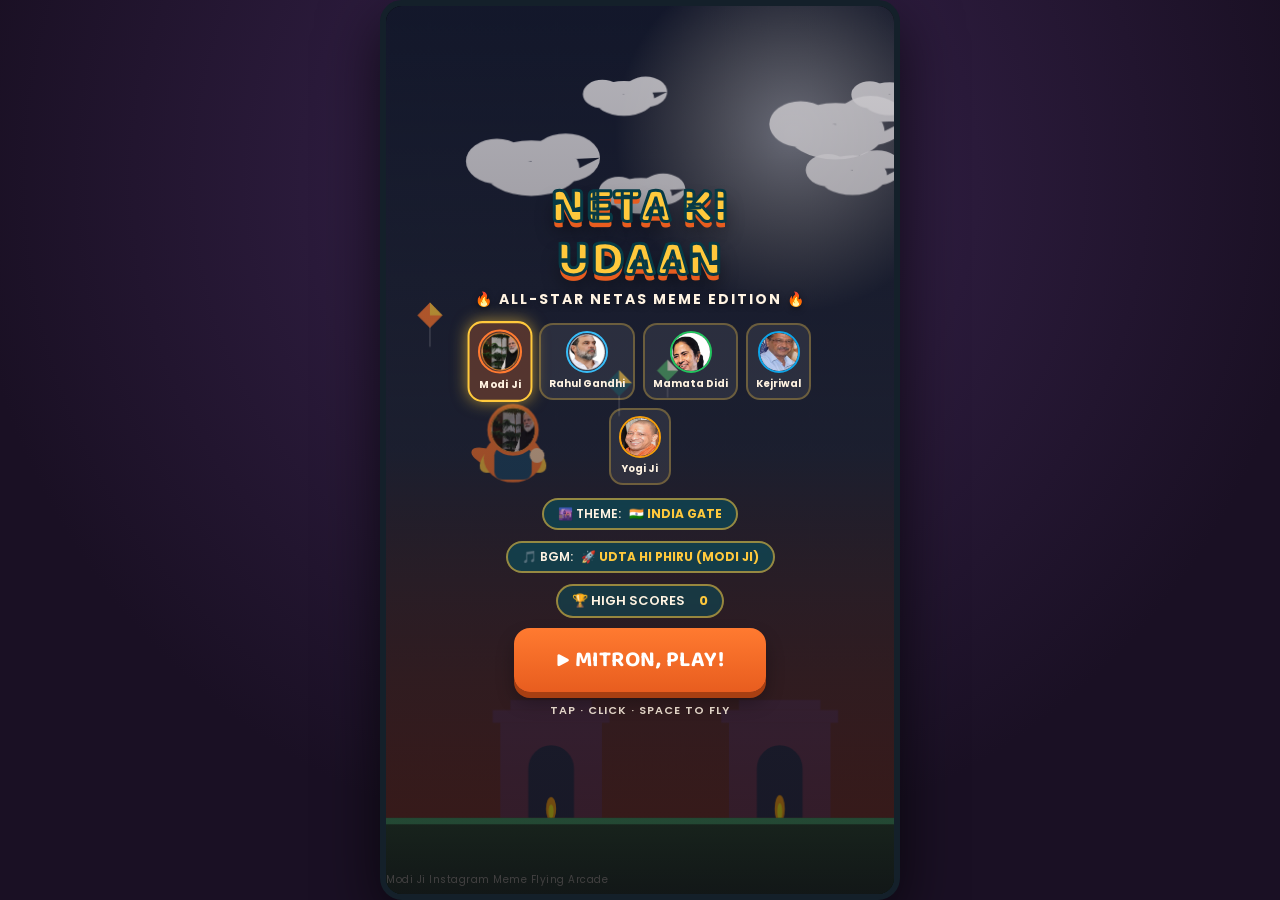
==== commit a98e9f52: "Mega Update: Add Kejriwal, Yogi Adityanath, 5 Iconic Indian Themes, WhatsApp Share & Leaderboard" ====
--- a/index.html
+++ b/index.html
@@ -92,11 +92,11 @@
 
   /* Character Selector */
   .char-select-row{
-    display:flex; gap:10px; margin:10px 0 14px; justify-content:center;
+    display:flex; flex-wrap:wrap; gap:8px; margin:8px 0 10px; justify-content:center; max-width:360px;
   }
   .char-card{
     background:rgba(255,255,255,0.08); border:2px solid rgba(255,201,60,0.3);
-    border-radius:16px; padding:7px 10px; cursor:pointer; min-width:76px;
+    border-radius:14px; padding:6px 8px; cursor:pointer; min-width:62px;
     display:flex; flex-direction:column; align-items:center;
     transition:all .15s ease;
   }
@@ -104,17 +104,17 @@
     background:rgba(255,122,48,0.25);
     border-color:var(--gold);
     box-shadow:0 0 15px var(--gold-glow);
-    transform:scale(1.06);
-  }
-  .char-card span{ font-size:11px; font-weight:700; color:var(--cream); margin-top:4px; white-space:nowrap; }
-
-  /* Music Selector Pill */
+    transform:scale(1.05);
+  }
+  .char-card span{ font-size:10px; font-weight:700; color:var(--cream); margin-top:3px; white-space:nowrap; }
+
+  /* Music Selector Pill & Theme Pill */
   .music-pill{
     display:inline-flex; align-items:center; gap:8px;
     background:rgba(11,79,92,.65);
     border:2px solid rgba(255,201,60,.55);
-    color:var(--cream); font-weight:600; font-size:13px;
-    padding:6px 16px; border-radius:999px; margin:4px 0 12px;
+    color:var(--cream); font-weight:600; font-size:12px;
+    padding:5px 14px; border-radius:999px; margin:3px 0 8px;
     backdrop-filter:blur(3px); cursor:pointer;
     transition:transform .1s;
   }
@@ -125,11 +125,18 @@
     display:inline-flex; align-items:center; gap:8px;
     background:rgba(11,79,92,.55);
     border:2px solid rgba(255,201,60,.55);
-    color:var(--cream); font-weight:600; font-size:14px;
-    padding:6px 16px; border-radius:999px; margin:4px 0 12px;
-    backdrop-filter:blur(2px);
+    color:var(--cream); font-weight:600; font-size:13px;
+    padding:5px 14px; border-radius:999px; margin:3px 0 10px;
+    backdrop-filter:blur(2px); cursor:pointer;
   }
   .best-pill b{ color:var(--gold); font-weight:700; }
+
+  .btn-whatsapp{
+    background:linear-gradient(180deg, #25D366 0%, #128C7E 100%) !important;
+    box-shadow:0 6px 0 #075E54, 0 10px 18px rgba(0,0,0,.3) !important;
+    font-size:16px !important; padding:10px 22px !important; margin-top:8px !important;
+  }
+  .btn-whatsapp:active{ transform:translateY(4px); box-shadow:0 2px 0 #075E54 !important; }
 
   .btn{
     font-family:'Baloo 2',sans-serif; font-weight:700; font-size:22px;
@@ -291,6 +298,7 @@
         <div class="lives-row" id="livesRow"></div>
       </div>
       <div class="hud-controls">
+        <div class="icon-btn" id="themeBtn" title="Change Background Theme" onclick="nextTheme()">🌆</div>
         <div class="icon-btn" id="musicBtn" title="Change Meme BGM">🎵</div>
         <div class="icon-btn" id="soundBtn" title="Toggle Sound">🔊</div>
         <div class="icon-btn" id="pauseBtn" title="Pause Game">⏸</div>
@@ -307,35 +315,46 @@
     <div class="overlay" id="startScreen">
       <div class="logo-wrap">
         <div class="logo">NETA KI<br>UDAAN
-          <small>🔥 MODI JI INSTA MEME EDITION 🔥</small>
+          <small>🔥 ALL-STAR NETAS MEME EDITION 🔥</small>
         </div>
       </div>
 
       <!-- Character selection -->
       <div class="char-select-row">
         <div class="char-card active" id="charModi" onclick="selectChar('modi')">
-          <img src="assets/modi_face.png" width="46" height="46" style="border-radius:50%; border:2px solid #FF7A30; object-fit:cover; display:block;" alt="Modi Ji">
+          <img src="assets/modi_face.png" width="42" height="42" style="border-radius:50%; border:2px solid #FF7A30; object-fit:cover; display:block;" alt="Modi Ji">
           <span>Modi Ji</span>
         </div>
         <div class="char-card" id="charRahul" onclick="selectChar('rahul')">
-          <img src="assets/rahul_face.png" width="46" height="46" style="border-radius:50%; border:2px solid #38BDF8; object-fit:cover; display:block;" alt="Rahul Gandhi">
+          <img src="assets/rahul_face.png" width="42" height="42" style="border-radius:50%; border:2px solid #38BDF8; object-fit:cover; display:block;" alt="Rahul Gandhi">
           <span>Rahul Gandhi</span>
         </div>
         <div class="char-card" id="charMamata" onclick="selectChar('mamata')">
-          <img src="assets/mamata_face.png" width="46" height="46" style="border-radius:50%; border:2px solid #22C55E; object-fit:cover; display:block;" alt="Mamata Didi">
+          <img src="assets/mamata_face.png" width="42" height="42" style="border-radius:50%; border:2px solid #22C55E; object-fit:cover; display:block;" alt="Mamata Didi">
           <span>Mamata Didi</span>
         </div>
+        <div class="char-card" id="charKejriwal" onclick="selectChar('kejriwal')">
+          <img src="assets/kejriwal_face.png" width="42" height="42" style="border-radius:50%; border:2px solid #0EA5E9; object-fit:cover; display:block;" alt="Kejriwal">
+          <span>Kejriwal</span>
+        </div>
+        <div class="char-card" id="charYogi" onclick="selectChar('yogi')">
+          <img src="assets/yogi_face.png" width="42" height="42" style="border-radius:50%; border:2px solid #F59E0B; object-fit:cover; display:block;" alt="Yogi Ji">
+          <span>Yogi Ji</span>
+        </div>
       </div>
 
-      <!-- Music selector -->
+      <!-- Theme selector & Music selector -->
+      <div class="music-pill" id="startThemePill" onclick="nextTheme()">
+        🌆 THEME: <b id="currentThemeName">🇮🇳 INDIA GATE</b>
+      </div>
       <div class="music-pill" id="startMusicPill">
         🎵 BGM: <b id="currentBgmName">🚀 UDTA HI PHIRU (MODI JI)</b>
       </div>
 
-      <div class="best-pill">🏆 BEST RECORD&nbsp;<b id="startBest">0</b></div>
+      <div class="best-pill" onclick="openLeaderboard()">🏆 HIGH SCORES &nbsp;<b id="startBest">0</b></div>
       <button class="btn" id="playBtn">▶ MITRON, PLAY!</button>
 
-      <div style="color:var(--cream); font-size:11px; opacity:.85; margin-top:12px; font-weight:600; letter-spacing:1px;">
+      <div style="color:var(--cream); font-size:11px; opacity:.85; margin-top:10px; font-weight:600; letter-spacing:1px;">
         TAP · CLICK · SPACE TO FLY
       </div>
     </div>
@@ -360,10 +379,23 @@
         <div class="stat-card"><span>SCORE</span><b id="finalScore">0</b></div>
         <div class="stat-card"><span>BEST</span><b id="finalBest">0</b></div>
       </div>
+      <div class="btn-row" style="flex-direction:column; align-items:center; gap:8px;">
+        <button class="btn" id="restartBtn">↻ FLY AGAIN</button>
+        <button class="btn btn-whatsapp" id="whatsappBtn" onclick="shareOnWhatsApp()">📲 SHARE ON WHATSAPP</button>
+      </div>
       <div class="btn-row">
-        <button class="btn" id="restartBtn">↻ FLY AGAIN</button>
+        <button class="btn secondary" onclick="openLeaderboard()">🏆 LEADERBOARD</button>
+        <button class="btn secondary" id="homeBtn">🏠 HOME</button>
       </div>
-      <button class="btn secondary" id="homeBtn">🏠 HOME</button>
+    </div>
+
+    <!-- LEADERBOARD MODAL -->
+    <div class="overlay" id="leaderboardModal" style="display:none; z-index:35;">
+      <div class="pause-card" style="max-width:320px; width:92%; padding:18px 20px; text-align:center;">
+        <div class="go-title" style="font-size:26px; margin-bottom:12px;">🏆 TOP RECORDS</div>
+        <div id="leaderboardList" style="display:flex; flex-direction:column; gap:8px; margin-bottom:14px; max-height:220px; overflow-y:auto;"></div>
+        <button class="btn secondary" onclick="closeLeaderboard()" style="margin-top:0; width:100%;">✕ CLOSE</button>
+      </div>
     </div>
 
     <div class="credit">Modi Ji Instagram Meme Flying Arcade</div>
@@ -451,13 +483,21 @@
     sigmaBgm: new Audio('assets/sigma_bgm.webm'),
     modiSong: new Audio('assets/modi_udta_hi_firu.webm'),
     mamataSong: new Audio('assets/mamata_humba.webm'),
-    mamataVoice: new Audio('assets/mamata_voice.webm')
+    mamataVoice: new Audio('assets/mamata_voice.webm'),
+    kejriwalVoice: new Audio('assets/kejriwal_voice.webm'),
+    kejriwalBgm: new Audio('assets/kejriwal_bgm.webm'),
+    yogiVoice: new Audio('assets/yogi_voice.webm'),
+    yogiBgm: new Audio('assets/yogi_bgm.webm')
   };
 
   clips.modiSong.loop = true;
   clips.modiSong.volume = 0.50;
   clips.mamataSong.loop = true;
   clips.mamataSong.volume = 0.50;
+  clips.kejriwalBgm.loop = true;
+  clips.kejriwalBgm.volume = 0.50;
+  clips.yogiBgm.loop = true;
+  clips.yogiBgm.volume = 0.50;
   clips.sigmaBgm.loop = true;
   clips.sigmaBgm.volume = 0.40;
 
@@ -476,15 +516,11 @@
   // Restore BGM volume cleanly
   function restoreBgmVolume(){
     if(duckTimer){ clearTimeout(duckTimer); duckTimer = null; }
-    if(clips.modiSong && soundOn){
-      clips.modiSong.volume = 0.50;
-    }
-    if(clips.mamataSong && soundOn){
-      clips.mamataSong.volume = 0.50;
-    }
-    if(clips.sigmaBgm && soundOn){
-      clips.sigmaBgm.volume = 0.40;
-    }
+    if(clips.modiSong && soundOn) clips.modiSong.volume = 0.50;
+    if(clips.mamataSong && soundOn) clips.mamataSong.volume = 0.50;
+    if(clips.kejriwalBgm && soundOn) clips.kejriwalBgm.volume = 0.50;
+    if(clips.yogiBgm && soundOn) clips.yogiBgm.volume = 0.50;
+    if(clips.sigmaBgm && soundOn) clips.sigmaBgm.volume = 0.40;
   }
 
   // Duck BGM during voice dialogue so voice is loud & clear
@@ -496,6 +532,14 @@
     }
     if(clips.mamataSong && !clips.mamataSong.paused){
       clips.mamataSong.volume = 0.15;
+      duckTimer = setTimeout(restoreBgmVolume, durationMs);
+    }
+    if(clips.kejriwalBgm && !clips.kejriwalBgm.paused){
+      clips.kejriwalBgm.volume = 0.15;
+      duckTimer = setTimeout(restoreBgmVolume, durationMs);
+    }
+    if(clips.yogiBgm && !clips.yogiBgm.paused){
+      clips.yogiBgm.volume = 0.15;
       duckTimer = setTimeout(restoreBgmVolume, durationMs);
     }
     if(clips.sigmaBgm && !clips.sigmaBgm.paused){
@@ -513,7 +557,7 @@
       } catch(e){}
       currentVoiceAudio = null;
     }
-    ['mitron', 'bhaiyoBehno', 'wahModiJi', 'khatam', 'mazaAaya', 'moyeMoye', 'mamataVoice'].forEach(k => {
+    ['mitron', 'bhaiyoBehno', 'wahModiJi', 'khatam', 'mazaAaya', 'moyeMoye', 'mamataVoice', 'kejriwalVoice', 'yogiVoice'].forEach(k => {
       try {
         if(clips[k] && !clips[k].paused){
           clips[k].pause();
@@ -632,6 +676,24 @@
       } catch(e){}
       return;
     }
+    if(currentBgmMode === 'kejriwal_song'){
+      try {
+        clips.kejriwalBgm.currentTime = 0;
+        clips.kejriwalBgm.volume = 0.50;
+        clips.kejriwalBgm.loop = true;
+        clips.kejriwalBgm.play().catch(()=>{});
+      } catch(e){}
+      return;
+    }
+    if(currentBgmMode === 'yogi_song'){
+      try {
+        clips.yogiBgm.currentTime = 0;
+        clips.yogiBgm.volume = 0.50;
+        clips.yogiBgm.loop = true;
+        clips.yogiBgm.play().catch(()=>{});
+      } catch(e){}
+      return;
+    }
     if(currentBgmMode === 'real_sigma'){
       try {
         clips.sigmaBgm.currentTime = 0;
@@ -722,6 +784,14 @@
       clips.mamataSong.currentTime = 0;
     } catch(e){}
     try {
+      clips.kejriwalBgm.pause();
+      clips.kejriwalBgm.currentTime = 0;
+    } catch(e){}
+    try {
+      clips.yogiBgm.pause();
+      clips.yogiBgm.currentTime = 0;
+    } catch(e){}
+    try {
       clips.sigmaBgm.pause();
       clips.sigmaBgm.currentTime = 0;
     } catch(e){}
@@ -747,7 +817,7 @@
   }
 
   function nextBgm(){
-    const modes = ['modi_song', 'mamata_song', 'real_sigma', 'moye_real', 'phonk_synth', 'dhol'];
+    const modes = ['modi_song', 'mamata_song', 'kejriwal_song', 'yogi_song', 'real_sigma', 'moye_real', 'phonk_synth', 'dhol'];
     const idx = (modes.indexOf(currentBgmMode) + 1) % modes.length;
     currentBgmMode = modes[idx];
     if(soundOn) startMusic();
@@ -757,6 +827,8 @@
   function getBgmName(){
     if(currentBgmMode === 'modi_song') return '🚀 UDTA HI PHIRU (MODI JI)';
     if(currentBgmMode === 'mamata_song') return '💃 HUMBA HUMBA (MAMATA DIDI)';
+    if(currentBgmMode === 'kejriwal_song') return '🧣 TOH KAR NA (KEJRIWAL)';
+    if(currentBgmMode === 'yogi_song') return '🚜 BULLDOZER ATTITUDE (YOGI JI)';
     if(currentBgmMode === 'real_sigma') return '🔥 REAL INSTA PHONK (SIGMA)';
     if(currentBgmMode === 'moye_real') return '😭 REAL MOYE MOYE';
     if(currentBgmMode === 'phonk_synth') return '⚡ RETRO SYNTH PHONK';
@@ -828,20 +900,121 @@
 const imgMamata = new Image();
 imgMamata.src = 'assets/mamata_face.png';
 
+const imgKejriwal = new Image();
+imgKejriwal.src = 'assets/kejriwal_face.png';
+
+const imgYogi = new Image();
+imgYogi.src = 'assets/yogi_face.png';
+
+/* ---------- 5 Background Themes System ---------- */
+const THEMES = [
+  { id: 'india_gate', name: '🇮🇳 INDIA GATE' },
+  { id: 'sansad', name: '🏛️ SANSAD BHAWAN' },
+  { id: 'rashtrapati', name: '🏰 RASHTRAPATI BHAVAN' },
+  { id: 'railway', name: '🚂 RAILWAY STATION' },
+  { id: 'rajya_sabha', name: '🏛️ RAJYA SABHA' }
+];
+let currentTheme = localStorage.getItem('neta_theme') || 'india_gate';
+
+window.nextTheme = function(){
+  const idx = THEMES.findIndex(t => t.id === currentTheme);
+  const nextIdx = (idx + 1) % THEMES.length;
+  setTheme(THEMES[nextIdx].id);
+  Audio_.click();
+};
+
+function setTheme(thId){
+  currentTheme = thId;
+  try { localStorage.setItem('neta_theme', thId); } catch(e){}
+  const thObj = THEMES.find(t => t.id === thId) || THEMES[0];
+  const elTh = document.getElementById('currentThemeName');
+  if(elTh) elTh.textContent = thObj.name;
+}
+setTimeout(()=> setTheme(currentTheme), 50);
+
+/* ---------- High Score Leaderboard System ---------- */
+function getLeaderboard(){
+  try { return JSON.parse(localStorage.getItem('neta_leaderboard') || '[]'); }
+  catch(e){ return []; }
+}
+
+function recordScoreToLeaderboard(sc, ch, th){
+  if(sc <= 0) return;
+  try {
+    let list = getLeaderboard();
+    const charNames = { modi: 'Modi Ji', rahul: 'Rahul Gandhi', mamata: 'Mamata Didi', kejriwal: 'Kejriwal', yogi: 'Yogi Ji' };
+    list.push({
+      score: sc,
+      character: charNames[ch] || ch,
+      charKey: ch,
+      theme: th,
+      date: new Date().toLocaleDateString('en-GB', { day:'numeric', month:'short' })
+    });
+    list.sort((a,b) => b.score - a.score);
+    list = list.slice(0, 5);
+    localStorage.setItem('neta_leaderboard', JSON.stringify(list));
+  } catch(e){}
+}
+
+window.openLeaderboard = function(){
+  const modal = document.getElementById('leaderboardModal');
+  const listEl = document.getElementById('leaderboardList');
+  if(!modal || !listEl) return;
+  const list = getLeaderboard();
+  if(list.length === 0){
+    listEl.innerHTML = '<div style="color:var(--cream); opacity:0.8; font-size:13px; padding:12px 0;">अभी कोई रिकॉर्ड नहीं है!<br>गेम खेलें और नया रिकॉर्ड बनाएं! 🚀</div>';
+  } else {
+    const medals = ['🥇', '🥈', '🥉', '🎖️', '🎖️'];
+    listEl.innerHTML = list.map((item, i) => `
+      <div style="display:flex; align-items:center; justify-content:space-between; background:rgba(255,255,255,0.09); border:1px solid rgba(255,201,60,0.25); border-radius:10px; padding:8px 12px;">
+        <div style="display:flex; align-items:center; gap:8px; text-align:left;">
+          <span style="font-size:20px;">${medals[i] || '🎖️'}</span>
+          <div>
+            <div style="font-weight:700; color:var(--cream); font-size:13px;">${item.character}</div>
+            <div style="font-size:10px; color:rgba(255,243,226,0.6);">${item.date}</div>
+          </div>
+        </div>
+        <div style="font-family:'Baloo 2',sans-serif; font-weight:800; font-size:20px; color:var(--gold);">${item.score} pts</div>
+      </div>
+    `).join('');
+  }
+  modal.style.display = 'flex';
+};
+
+window.closeLeaderboard = function(){
+  const modal = document.getElementById('leaderboardModal');
+  if(modal) modal.style.display = 'none';
+};
+
+/* ---------- WhatsApp Sharing ---------- */
+window.shareOnWhatsApp = function(){
+  const charNames = { modi: 'मोदी जी', rahul: 'राहुल गांधी', mamata: 'ममता दीदी', kejriwal: 'केजरीवाल जी', yogi: 'योगी जी' };
+  const name = charNames[chosenCharacter] || 'नेता जी';
+  const text = `🚀 मैंने नेता की उड़ान (Neta Ki Udaan) गेम में ${name} के साथ ${score} पॉइंट्स का रिकॉर्ड बनाया! 🔥\n\nक्या तुम मेरा रिकॉर्ड तोड़ सकते हो? अभी खेलो:\nhttps://neta-ki-udaan.vercel.app`;
+  const url = `https://api.whatsapp.com/send?text=${encodeURIComponent(text)}`;
+  window.open(url, '_blank');
+};
+
 window.selectChar = function(charType){
   chosenCharacter = charType;
-  const cModi = document.getElementById('charModi');
-  const cRahul = document.getElementById('charRahul');
-  const cMamata = document.getElementById('charMamata');
-  if(cModi) cModi.classList.toggle('active', charType === 'modi');
-  if(cRahul) cRahul.classList.toggle('active', charType === 'rahul');
-  if(cMamata) cMamata.classList.toggle('active', charType === 'mamata');
+  const cards = ['charModi', 'charRahul', 'charMamata', 'charKejriwal', 'charYogi'];
+  cards.forEach(id => {
+    const el = document.getElementById(id);
+    if(el) el.classList.toggle('active', id.toLowerCase().includes(charType));
+  });
   Audio_.click();
 
   if(charType === 'modi'){
     Audio_.setBgmMode('modi_song');
   } else if(charType === 'mamata'){
+    Audio_.playClip('mamataVoice');
     Audio_.setBgmMode('mamata_song');
+  } else if(charType === 'kejriwal'){
+    Audio_.playClip('kejriwalVoice');
+    Audio_.setBgmMode('kejriwal_song');
+  } else if(charType === 'yogi'){
+    Audio_.playClip('yogiVoice');
+    Audio_.setBgmMode('yogi_song');
   } else {
     Audio_.playClip('mazaAaya');
     Audio_.setBgmMode('real_sigma');
@@ -1168,8 +1341,19 @@
   if(isNew){
     bestScore = score;
     saveBest(bestScore);
-    document.getElementById('gameOverMeme').textContent = `"वाह मोदी जी वाह! नया रिकॉर्ड!"`;
-    scheduleVoice('wahModiJi', null, 250);
+    if(chosenCharacter === 'yogi'){
+      document.getElementById('gameOverMeme').textContent = `"बुलडोज़र रिकॉर्ड! गाड़ी नहीं पलटेगी!"`;
+      scheduleVoice('yogiVoice', null, 250);
+    } else if(chosenCharacter === 'kejriwal'){
+      document.getElementById('gameOverMeme').textContent = `"शानदार रिकॉर्ड! आम आदमी की जीत!"`;
+      scheduleVoice('kejriwalVoice', null, 250);
+    } else if(chosenCharacter === 'mamata'){
+      document.getElementById('gameOverMeme').textContent = `"खेला होबे! नया रिकॉर्ड!"`;
+      scheduleVoice('mamataVoice', null, 250);
+    } else {
+      document.getElementById('gameOverMeme').textContent = `"वाह मोदी जी वाह! नया रिकॉर्ड!"`;
+      scheduleVoice('wahModiJi', null, 250);
+    }
   } else {
     if(chosenCharacter === 'rahul'){
       document.getElementById('gameOverMeme').textContent = `"खत्म! टाटा! बाय बाय! गुडबाय!"`;
@@ -1177,6 +1361,12 @@
     } else if(chosenCharacter === 'mamata'){
       document.getElementById('gameOverMeme').textContent = `"HUMBA HUMBA! खेला होबे!"`;
       scheduleVoice('mamataVoice', null, 250);
+    } else if(chosenCharacter === 'kejriwal'){
+      document.getElementById('gameOverMeme').textContent = `"ये सब मिले हुए हैं जी! तो कर ना!"`;
+      scheduleVoice('kejriwalVoice', null, 250);
+    } else if(chosenCharacter === 'yogi'){
+      document.getElementById('gameOverMeme').textContent = `"गाड़ी कभी भी पलट सकती है!"`;
+      scheduleVoice('yogiVoice', null, 250);
     } else {
       const isMoye = Math.random() < 0.65;
       if(isMoye){
@@ -1188,6 +1378,9 @@
       }
     }
   }
+
+  // Save to Top Leaderboard
+  recordScoreToLeaderboard(score, chosenCharacter, currentTheme);
 
   el.finalScore.textContent = score;
   el.finalBest.textContent = bestScore;
@@ -1297,67 +1490,303 @@
   x: Math.random()*BASE_W, y: 220+Math.random()*220, s:0.6+Math.random()*0.4, sp: 24+Math.random()*12, hue: i
 }));
 
-function drawBackground(dt){
-  // Dynamic Sky Gradient (Day to Sunset to Night based on score)
+/* ---------- 5 Iconic Indian Background Themes ---------- */
+function drawIndiaGateTheme(dt){
   const cycle = (Math.sin(score * 0.06) + 1) / 2;
   const g = ctx.createLinearGradient(0,0,0,H);
   if(cycle < 0.5){
-    g.addColorStop(0, '#FFD9A0');
-    g.addColorStop(0.5, '#FF9E5E');
-    g.addColorStop(1, '#5B3A73');
+    g.addColorStop(0, '#FFD9A0'); g.addColorStop(0.5, '#FF9E5E'); g.addColorStop(1, '#5B3A73');
   } else {
-    g.addColorStop(0, '#0F172A');
-    g.addColorStop(0.5, '#1E293B');
-    g.addColorStop(1, '#7C2D12');
-  }
-  ctx.fillStyle = g;
-  ctx.fillRect(0,0,W,H);
+    g.addColorStop(0, '#0F172A'); g.addColorStop(0.5, '#1E293B'); g.addColorStop(1, '#7C2D12');
+  }
+  ctx.fillStyle = g; ctx.fillRect(0,0,W,H);
 
   // Glowing Sun / Moon
   const sunX = scaleX(320), sunY = scaleY(100);
   const rg = ctx.createRadialGradient(sunX,sunY,0, sunX,sunY, scaleX(140));
   rg.addColorStop(0, cycle < 0.5 ? 'rgba(255,240,200,0.6)' : 'rgba(241,245,249,0.5)');
   rg.addColorStop(1, 'rgba(255,240,200,0)');
-  ctx.fillStyle = rg;
-  ctx.fillRect(0,0,W,H);
-
-  // Parallax Monuments (Sansad Bhavan & India Gate silhouettes)
-  if(state === STATE.PLAYING) bgOffset1 -= dt*16;
+  ctx.fillStyle = rg; ctx.fillRect(0,0,W,H);
+
+  // India Gate Parallax Monument
   ctx.fillStyle = 'rgba(91,58,115,0.45)';
-  for(let i=0; i<4; i++){
-    const mx = ((i * 140 + bgOffset1) % (BASE_W + 140)) - 70;
-    const my = H - scaleY(110);
-    ctx.fillRect(scaleX(mx), my, scaleX(90), scaleY(60));
-    // Dome atop
+  for(let i=0; i<3; i++){
+    const mx = ((i * 180 + bgOffset1) % (BASE_W + 180)) - 90;
+    const my = H - scaleY(135);
+    const gw = scaleX(80), gh = scaleY(75);
+    // Base & Pillars
+    ctx.fillRect(scaleX(mx), my, gw, gh);
+    // Top Cornice
+    ctx.fillRect(scaleX(mx - 6), my - scaleY(10), gw + scaleX(12), scaleY(10));
+    ctx.fillRect(scaleX(mx + 8), my - scaleY(18), gw - scaleX(16), scaleY(8));
+    // Center Archway Cutout
+    ctx.save();
+    ctx.fillStyle = cycle < 0.5 ? '#FF9E5E' : '#1E293B';
     ctx.beginPath();
-    ctx.arc(scaleX(mx + 45), my, scaleX(22), Math.PI, 0);
+    ctx.arc(scaleX(mx + 40), my + scaleY(36), scaleX(18), Math.PI, 0);
+    ctx.rect(scaleX(mx + 22), my + scaleY(36), scaleX(36), scaleY(39));
     ctx.fill();
-  }
-
-  // Clouds
-  clouds.forEach(c=>{
-    if(state === STATE.PLAYING) c.x -= c.sp*dt;
-    if(c.x < -60) c.x = BASE_W + 60;
-    drawCloud(scaleX(c.x), scaleY(c.y), c.s);
-  });
-
-  // Kites
-  kites.forEach(k=>{
-    if(state === STATE.PLAYING) k.x -= k.sp*dt;
-    if(k.x < -40) k.x = BASE_W + 40;
-    drawKite(scaleX(k.x), scaleY(k.y + Math.sin((elapsed+k.hue)*1.5)*12), k.s, k.hue);
-  });
-
-  // Ground with Tricolor Bunting
+    // Amar Jawan Jyoti Flame Flicker
+    const flameH = scaleY(8 + Math.sin(elapsed*18 + i)*3);
+    ctx.fillStyle = '#FFA500';
+    ctx.beginPath();
+    ctx.ellipse(scaleX(mx + 40), my + scaleY(68), scaleX(4), flameH, 0, 0, Math.PI*2);
+    ctx.fill();
+    ctx.fillStyle = '#FFFF00';
+    ctx.beginPath();
+    ctx.ellipse(scaleX(mx + 40), my + scaleY(70), scaleX(2), flameH*0.6, 0, 0, Math.PI*2);
+    ctx.fill();
+    ctx.restore();
+  }
+
+  // Clouds & Kites
+  clouds.forEach(c => drawCloud(scaleX(c.x), scaleY(c.y), c.s));
+  kites.forEach(k => drawKite(scaleX(k.x), scaleY(k.y + Math.sin((elapsed+k.hue)*1.5)*12), k.s, k.hue));
+
+  // Kartavya Path Lush Lawns
   const groundH = scaleY(60);
   const gg = ctx.createLinearGradient(0, H-groundH, 0, H);
-  gg.addColorStop(0, '#1E4620');
-  gg.addColorStop(1, '#0F2913');
-  ctx.fillStyle = gg;
-  ctx.fillRect(0, H-groundH, W, groundH);
-
-  ctx.fillStyle = '#3BA55C';
-  ctx.fillRect(0, H-groundH, W, scaleY(6));
+  gg.addColorStop(0, '#1E4620'); gg.addColorStop(1, '#0F2913');
+  ctx.fillStyle = gg; ctx.fillRect(0, H-groundH, W, groundH);
+  ctx.fillStyle = '#3BA55C'; ctx.fillRect(0, H-groundH, W, scaleY(5));
+}
+
+function drawSansadTheme(dt){
+  // Parliament Dusk Sky
+  const g = ctx.createLinearGradient(0,0,0,H);
+  g.addColorStop(0, '#0F172A'); g.addColorStop(0.5, '#D97706'); g.addColorStop(1, '#B45309');
+  ctx.fillStyle = g; ctx.fillRect(0,0,W,H);
+
+  // Ashoka Capital / Sunset Aura
+  const aura = ctx.createRadialGradient(scaleX(200), scaleY(90), 10, scaleX(200), scaleY(90), scaleX(180));
+  aura.addColorStop(0, 'rgba(254,240,138,0.5)'); aura.addColorStop(1, 'rgba(254,240,138,0)');
+  ctx.fillStyle = aura; ctx.fillRect(0,0,W,H);
+
+  // Parallax Samvidhan Sadan (Old Parliament) Colonnade + New Parliament House
+  ctx.fillStyle = 'rgba(69,26,3,0.55)';
+  for(let i=0; i<3; i++){
+    const mx = ((i * 190 + bgOffset1) % (BASE_W + 190)) - 80;
+    const my = H - scaleY(140);
+    // Circular Parliament Dome & Colonnade
+    ctx.fillRect(scaleX(mx), my + scaleY(20), scaleX(110), scaleY(60));
+    ctx.beginPath();
+    ctx.arc(scaleX(mx + 55), my + scaleY(20), scaleX(32), Math.PI, 0);
+    ctx.fill();
+    // Classical Pillars
+    ctx.fillStyle = 'rgba(254,215,170,0.35)';
+    for(let p=0; p<7; p++){
+      ctx.fillRect(scaleX(mx + 8 + p*15), my + scaleY(30), scaleX(4), scaleY(50));
+    }
+    // National Flag Fluttering atop
+    const flagX = scaleX(mx + 55), flagY = my - scaleY(16);
+    ctx.strokeStyle = '#FFFFFF'; ctx.lineWidth = 1.5;
+    ctx.beginPath(); ctx.moveTo(flagX, flagY + scaleY(20)); ctx.lineTo(flagX, flagY); ctx.stroke();
+    const fWave = Math.sin(elapsed*8 + i)*3;
+    ctx.fillStyle = '#FF9933'; ctx.fillRect(flagX, flagY, scaleX(12), scaleY(4));
+    ctx.fillStyle = '#FFFFFF'; ctx.fillRect(flagX, flagY+scaleY(4), scaleX(12), scaleY(4));
+    ctx.fillStyle = '#138808'; ctx.fillRect(flagX, flagY+scaleY(8)+fWave*0.3, scaleX(12), scaleY(4));
+    ctx.fillStyle = 'rgba(69,26,3,0.55)';
+  }
+
+  // Clouds
+  clouds.forEach(c => drawCloud(scaleX(c.x), scaleY(c.y), c.s));
+
+  // Paved Forecourt & Red Sandstone Borders
+  const groundH = scaleY(60);
+  ctx.fillStyle = '#1E293B'; ctx.fillRect(0, H-groundH, W, groundH);
+  ctx.fillStyle = '#9A3412'; ctx.fillRect(0, H-groundH, W, scaleY(6));
+  // Street Lamps
+  for(let lx=15; lx<BASE_W; lx+=95){
+    const rx = scaleX((lx + bgOffset1*0.8) % BASE_W);
+    ctx.fillStyle = '#F59E0B'; ctx.beginPath(); ctx.arc(rx, H-groundH-scaleY(14), scaleX(3), 0, Math.PI*2); ctx.fill();
+    ctx.strokeStyle = '#64748B'; ctx.lineWidth = 1.5;
+    ctx.beginPath(); ctx.moveTo(rx, H-groundH); ctx.lineTo(rx, H-groundH-scaleY(14)); ctx.stroke();
+  }
+}
+
+function drawRashtrapatiTheme(dt){
+  // Royal Twilight Magenta-Indigo Sky
+  const g = ctx.createLinearGradient(0,0,0,H);
+  g.addColorStop(0, '#1E1B4B'); g.addColorStop(0.5, '#581C87'); g.addColorStop(1, '#831843');
+  ctx.fillStyle = g; ctx.fillRect(0,0,W,H);
+
+  // Majestic Copper Dome (Rashtrapati Bhavan) in Parallax
+  ctx.fillStyle = 'rgba(76,29,149,0.5)';
+  for(let i=0; i<2; i++){
+    const mx = ((i * 240 + bgOffset1) % (BASE_W + 240)) - 100;
+    const my = H - scaleY(155);
+    // Grand Palace Wings
+    ctx.fillRect(scaleX(mx), my + scaleY(45), scaleX(160), scaleY(50));
+    // Stupa Copper Dome
+    ctx.beginPath();
+    ctx.arc(scaleX(mx + 80), my + scaleY(45), scaleX(42), Math.PI, 0);
+    ctx.fill();
+    // Finial atop
+    ctx.fillStyle = '#FBBF24';
+    ctx.fillRect(scaleX(mx + 78), my - scaleY(6), scaleX(4), scaleY(12));
+    ctx.beginPath(); ctx.arc(scaleX(mx + 80), my - scaleY(8), scaleX(4), 0, Math.PI*2); ctx.fill();
+    // Jaipur Column Silhouette
+    ctx.fillStyle = 'rgba(251,191,36,0.35)';
+    ctx.fillRect(scaleX(mx + 20), my + scaleY(15), scaleX(5), scaleY(80));
+    ctx.fillStyle = 'rgba(76,29,149,0.5)';
+  }
+
+  // Mughal Garden Water Fountains
+  for(let f=0; f<3; f++){
+    const fx = scaleX(((f * 135 + bgOffset1*0.7) % (BASE_W + 135)));
+    const fy = H - scaleY(70);
+    ctx.strokeStyle = 'rgba(147,197,253,0.7)'; ctx.lineWidth = 1.5;
+    for(let a = -1; a <= 1; a+=2){
+      ctx.beginPath();
+      ctx.moveTo(fx, fy);
+      const spray = Math.sin(elapsed*9 + f)*4;
+      ctx.quadraticCurveTo(fx + a*scaleX(12), fy - scaleY(22 + spray), fx + a*scaleX(20), fy + scaleY(4));
+      ctx.stroke();
+    }
+  }
+
+  // Terrace Ground & Flowerbed Trim
+  const groundH = scaleY(60);
+  ctx.fillStyle = '#3F1528'; ctx.fillRect(0, H-groundH, W, groundH);
+  ctx.fillStyle = '#BE185D'; ctx.fillRect(0, H-groundH, W, scaleY(5));
+}
+
+function drawRailwayTheme(dt){
+  // Midnight Railway Blue Sky
+  const g = ctx.createLinearGradient(0,0,0,H);
+  g.addColorStop(0, '#030712'); g.addColorStop(0.5, '#0F172A'); g.addColorStop(1, '#1E293B');
+  ctx.fillStyle = g; ctx.fillRect(0,0,W,H);
+
+  // Overhead High-Voltage 25kV Catenary Wires
+  ctx.strokeStyle = 'rgba(148,163,184,0.35)'; ctx.lineWidth = 1;
+  ctx.beginPath(); ctx.moveTo(0, scaleY(75)); ctx.lineTo(W, scaleY(75)); ctx.stroke();
+  ctx.beginPath(); ctx.moveTo(0, scaleY(95)); ctx.lineTo(W, scaleY(95)); ctx.stroke();
+
+  // Steel Truss Portal Gantries in Parallax
+  for(let i=0; i<3; i++){
+    const gx = scaleX(((i * 160 + bgOffset1) % (BASE_W + 160)) - 40);
+    ctx.strokeStyle = 'rgba(100,116,139,0.5)'; ctx.lineWidth = 2;
+    ctx.strokeRect(gx, scaleY(65), scaleX(10), scaleY(180));
+    ctx.strokeRect(gx + scaleX(70), scaleY(65), scaleX(10), scaleY(180));
+    ctx.strokeRect(gx, scaleY(65), scaleX(80), scaleY(12));
+  }
+
+  // Indian Railways Iconic Yellow Signboard ("नई दिल्ली / NEW DELHI")
+  for(let i=0; i<2; i++){
+    const sx = scaleX(((i * 220 + bgOffset1*1.1) % (BASE_W + 220)) - 60);
+    const sy = H - scaleY(135);
+    // Board Poles
+    ctx.fillStyle = '#475569';
+    ctx.fillRect(sx + scaleX(12), sy + scaleY(22), scaleX(3), scaleY(55));
+    ctx.fillRect(sx + scaleX(65), sy + scaleY(22), scaleX(3), scaleY(55));
+    // Yellow Board
+    ctx.fillStyle = '#FACC15'; ctx.fillRect(sx, sy, scaleX(80), scaleY(24));
+    ctx.strokeStyle = '#000000'; ctx.lineWidth = 1.5; ctx.strokeRect(sx, sy, scaleX(80), scaleY(24));
+    ctx.fillStyle = '#000000'; ctx.font = 'bold 8px sans-serif'; ctx.textAlign = 'center';
+    ctx.fillText('नई दिल्ली · NEW DELHI', sx + scaleX(40), sy + scaleY(15));
+  }
+
+  // Passing Vande Bharat Express Train in Lower Parallax
+  const trainX = ((bgOffset2*1.8) % (BASE_W + 400)) - 100;
+  const trainY = H - scaleY(95);
+  ctx.fillStyle = '#F8FAFC'; // Aerodynamic White Body
+  ctx.fillRect(scaleX(trainX), trainY, scaleX(260), scaleY(32));
+  ctx.fillStyle = '#1D4ED8'; // Vande Bharat Navy Stripe
+  ctx.fillRect(scaleX(trainX), trainY + scaleY(10), scaleX(260), scaleY(8));
+  // Windows with Warm Light
+  ctx.fillStyle = '#FEF08A';
+  for(let w=0; w<9; w++){
+    ctx.fillRect(scaleX(trainX + 18 + w*26), trainY + scaleY(12), scaleX(16), scaleY(9));
+  }
+
+  // Railway Tracks & Ballast
+  const groundH = scaleY(60);
+  ctx.fillStyle = '#1C1917'; ctx.fillRect(0, H-groundH, W, groundH);
+  // Sleepers (Cross ties)
+  for(let t=0; t<BASE_W; t+=14){
+    const tx = scaleX((t + bgOffset2*0.6) % BASE_W);
+    ctx.fillStyle = '#78716C'; ctx.fillRect(tx, H-groundH+scaleY(14), scaleX(6), scaleY(28));
+  }
+  // Steel Rails
+  ctx.fillStyle = '#94A3B8';
+  ctx.fillRect(0, H-groundH+scaleY(18), W, scaleY(3));
+  ctx.fillRect(0, H-groundH+scaleY(34), W, scaleY(3));
+}
+
+function drawRajyaSabhaTheme(dt){
+  // Royal Red Chamber Interior
+  const g = ctx.createLinearGradient(0,0,0,H);
+  g.addColorStop(0, '#260408'); g.addColorStop(0.5, '#580A16'); g.addColorStop(1, '#780C22');
+  ctx.fillStyle = g; ctx.fillRect(0,0,W,H);
+
+  // Classical Teakwood Pillars & Golden Wall Mouldings
+  for(let i=0; i<4; i++){
+    const px = scaleX(((i * 120 + bgOffset1*0.5) % (BASE_W + 120)) - 30);
+    ctx.fillStyle = '#450A0A';
+    ctx.fillRect(px, scaleY(40), scaleX(14), scaleY(200));
+    ctx.fillStyle = '#F59E0B'; // Gold trim
+    ctx.fillRect(px, scaleY(40), scaleX(14), scaleY(4));
+    ctx.fillRect(px, scaleY(236), scaleX(14), scaleY(4));
+  }
+
+  // Hanging Crystal Chandeliers overhead
+  for(let c=0; c<3; c++){
+    const cx = scaleX(((c * 140 + bgOffset1*0.4) % (BASE_W + 140)) - 20);
+    const cy = scaleY(50);
+    ctx.strokeStyle = '#F59E0B'; ctx.lineWidth = 1;
+    ctx.beginPath(); ctx.moveTo(cx, 0); ctx.lineTo(cx, cy); ctx.stroke();
+    // Chandelier tiers
+    ctx.fillStyle = '#FDE68A';
+    ctx.beginPath(); ctx.ellipse(cx, cy, scaleX(14), scaleY(6), 0, 0, Math.PI*2); ctx.fill();
+    ctx.beginPath(); ctx.ellipse(cx, cy + scaleY(8), scaleX(8), scaleY(4), 0, 0, Math.PI*2); ctx.fill();
+    // Warm light sparkle
+    const cGlow = ctx.createRadialGradient(cx, cy+scaleY(5), 1, cx, cy+scaleY(5), scaleX(32));
+    cGlow.addColorStop(0, 'rgba(253,230,138,0.4)'); cGlow.addColorStop(1, 'rgba(253,230,138,0)');
+    ctx.fillStyle = cGlow; ctx.fillRect(cx - scaleX(32), cy - scaleY(20), scaleX(64), scaleY(60));
+  }
+
+  // Tiered Horseshoe Semicircular Seating Gallery
+  ctx.fillStyle = '#991B1B';
+  for(let s=0; s<3; s++){
+    const sx = scaleX(((s * 150 + bgOffset1*0.8) % (BASE_W + 150)) - 40);
+    const sy = H - scaleY(130);
+    ctx.fillRect(sx, sy, scaleX(90), scaleY(36));
+    ctx.fillStyle = '#7F1D1D';
+    ctx.fillRect(sx + scaleX(6), sy - scaleY(8), scaleX(78), scaleY(10));
+    ctx.fillStyle = '#991B1B';
+  }
+
+  // Deep Crimson Ceremonial Carpet Ground
+  const groundH = scaleY(60);
+  ctx.fillStyle = '#5B0915'; ctx.fillRect(0, H-groundH, W, groundH);
+  ctx.fillStyle = '#F59E0B'; ctx.fillRect(0, H-groundH, W, scaleY(5)); // Golden woven border
+}
+
+function drawBackground(dt){
+  if(state === STATE.PLAYING){
+    bgOffset1 -= dt*16;
+    bgOffset2 -= dt*36;
+    clouds.forEach(c => {
+      c.x -= c.sp*dt;
+      if(c.x < -60) c.x = BASE_W + 60;
+    });
+    kites.forEach(k => {
+      k.x -= k.sp*dt;
+      if(k.x < -40) k.x = BASE_W + 40;
+    });
+  }
+
+  if(currentTheme === 'sansad'){
+    drawSansadTheme(dt);
+  } else if(currentTheme === 'rashtrapati'){
+    drawRashtrapatiTheme(dt);
+  } else if(currentTheme === 'railway'){
+    drawRailwayTheme(dt);
+  } else if(currentTheme === 'rajya_sabha'){
+    drawRajyaSabhaTheme(dt);
+  } else {
+    drawIndiaGateTheme(dt);
+  }
 }
 
 function drawCloud(x,y,s){
@@ -1528,6 +1957,108 @@
       ctx.beginPath(); ctx.arc(0,-16,16,0,Math.PI*2); ctx.fill();
       ctx.fillStyle = '#16A34A';
       ctx.beginPath(); ctx.ellipse(0,-26,15,8,0,Math.PI,0,true); ctx.fill();
+    }
+
+  } else if(chosenCharacter === 'kejriwal'){
+    // --- ARVIND KEJRIWAL (MUFFLER MAN) MASCOT ---
+    // Fluttering Woolen Muffler Tails
+    ctx.fillStyle = '#991B1B'; // Maroon/red muffler tail
+    ctx.beginPath();
+    ctx.ellipse(-20, 6, 14+wingFlap*7, 5.5, 0.35, 0, Math.PI*2);
+    ctx.fill();
+
+    // Wings
+    ctx.fillStyle = '#60A5FA';
+    ctx.save();
+    ctx.rotate(-0.5 - wingFlap*0.6);
+    ctx.beginPath(); ctx.ellipse(-8,-4, 20, 9, 0, 0, Math.PI*2); ctx.fill();
+    ctx.restore();
+    ctx.save();
+    ctx.rotate(0.5 + wingFlap*0.6);
+    ctx.beginPath(); ctx.ellipse(8,-4, 20, 9, 0, 0, Math.PI*2); ctx.fill();
+    ctx.restore();
+
+    // Blue Woolen Sweater / Vest + Shirt
+    ctx.fillStyle = '#FFFFFF';
+    ctx.beginPath(); ctx.ellipse(0,6,22,18,0,0,Math.PI*2); ctx.fill();
+    ctx.fillStyle = '#1E3A8A'; // Dark Blue Woolen Sweater
+    ctx.beginPath();
+    ctx.roundRect ? ctx.roundRect(-14, -2, 28, 24, 6) : ctx.rect(-14, -2, 28, 24);
+    ctx.fill();
+
+    // Muffler wrapped around neck
+    ctx.fillStyle = '#B91C1C';
+    ctx.beginPath();
+    ctx.roundRect ? ctx.roundRect(-16, -10, 32, 11, 5) : ctx.rect(-16, -10, 32, 11);
+    ctx.fill();
+
+    // Real Face Cutout
+    if(imgKejriwal.complete && imgKejriwal.naturalWidth > 0){
+      ctx.save();
+      ctx.beginPath();
+      ctx.arc(0, -15, 18, 0, Math.PI*2);
+      ctx.clip();
+      ctx.drawImage(imgKejriwal, -18, -33, 36, 36);
+      ctx.restore();
+
+      ctx.strokeStyle = '#0EA5E9';
+      ctx.lineWidth = 2.5;
+      ctx.beginPath();
+      ctx.arc(0, -15, 18, 0, Math.PI*2);
+      ctx.stroke();
+    } else {
+      ctx.fillStyle = '#FED7AA';
+      ctx.beginPath(); ctx.arc(0,-16,16,0,Math.PI*2); ctx.fill();
+    }
+
+    // Waving Hand
+    ctx.fillStyle = '#FED7AA';
+    ctx.beginPath(); ctx.arc(18, 4, 5.5, 0, Math.PI*2); ctx.fill();
+
+  } else if(chosenCharacter === 'yogi'){
+    // --- YOGI ADITYANATH (BULLDOZER BABA) MASCOT ---
+    // Saffron Monk Robe Cape
+    ctx.fillStyle = '#C2410C';
+    ctx.beginPath();
+    ctx.ellipse(-18, 6, 12+wingFlap*6, 6, 0.4, 0, Math.PI*2);
+    ctx.fill();
+
+    // Saffron/Golden Wings
+    ctx.fillStyle = '#F59E0B';
+    ctx.save();
+    ctx.rotate(-0.5 - wingFlap*0.6);
+    ctx.beginPath(); ctx.ellipse(-8,-4, 20, 9, 0, 0, Math.PI*2); ctx.fill();
+    ctx.restore();
+    ctx.save();
+    ctx.rotate(0.5 + wingFlap*0.6);
+    ctx.beginPath(); ctx.ellipse(8,-4, 20, 9, 0, 0, Math.PI*2); ctx.fill();
+    ctx.restore();
+
+    // Saffron Kurta / Robe
+    ctx.fillStyle = '#F97316';
+    ctx.beginPath(); ctx.ellipse(0,6,22,18,0,0,Math.PI*2); ctx.fill();
+    ctx.fillStyle = '#EA580C';
+    ctx.beginPath();
+    ctx.roundRect ? ctx.roundRect(-14, -2, 28, 24, 6) : ctx.rect(-14, -2, 28, 24);
+    ctx.fill();
+
+    // Real Face Cutout
+    if(imgYogi.complete && imgYogi.naturalWidth > 0){
+      ctx.save();
+      ctx.beginPath();
+      ctx.arc(0, -15, 18, 0, Math.PI*2);
+      ctx.clip();
+      ctx.drawImage(imgYogi, -18, -33, 36, 36);
+      ctx.restore();
+
+      ctx.strokeStyle = '#F59E0B';
+      ctx.lineWidth = 2.5;
+      ctx.beginPath();
+      ctx.arc(0, -15, 18, 0, Math.PI*2);
+      ctx.stroke();
+    } else {
+      ctx.fillStyle = '#FED7AA';
+      ctx.beginPath(); ctx.arc(0,-16,16,0,Math.PI*2); ctx.fill();
     }
 
     // Waving Hand
@@ -1782,6 +2313,10 @@
             msgs = ['HUMBA HUMBA!', 'खेला होबे!', 'MAMATA DIDI POWER!', 'JAI BANGLA!'];
           } else if(chosenCharacter === 'rahul'){
             msgs = ['मज़ा आया!', 'KHATAKHAT FLIGHT!', 'ALOO FACTORY ON!', 'MOHABBAT KI DUKAAN!'];
+          } else if(chosenCharacter === 'kejriwal'){
+            msgs = ['FREE BIJLI-PAANI!', 'SWARAJYA UDAAN!', 'AAM AADMI POWER!', 'TOH KAR NA!'];
+          } else if(chosenCharacter === 'yogi'){
+            msgs = ['BULLDOZER ACTION!', 'RAM RAJYA UDAAN!', 'SUPER EXPRESSWAY!', 'YOGI JI POWER!'];
           }
           const msg = msgs[(score/10 - 1) % msgs.length];
           showMilestone(`${score} — ${msg}`);
@@ -1789,6 +2324,10 @@
             Audio_.playClip('wahModiJi', msg);
           } else if(chosenCharacter === 'mamata'){
             Audio_.playClip('mamataVoice', msg);
+          } else if(chosenCharacter === 'kejriwal'){
+            Audio_.playClip('kejriwalVoice', msg);
+          } else if(chosenCharacter === 'yogi'){
+            Audio_.playClip('yogiVoice', msg);
           } else {
             Audio_.playClip('mazaAaya', msg);
           }
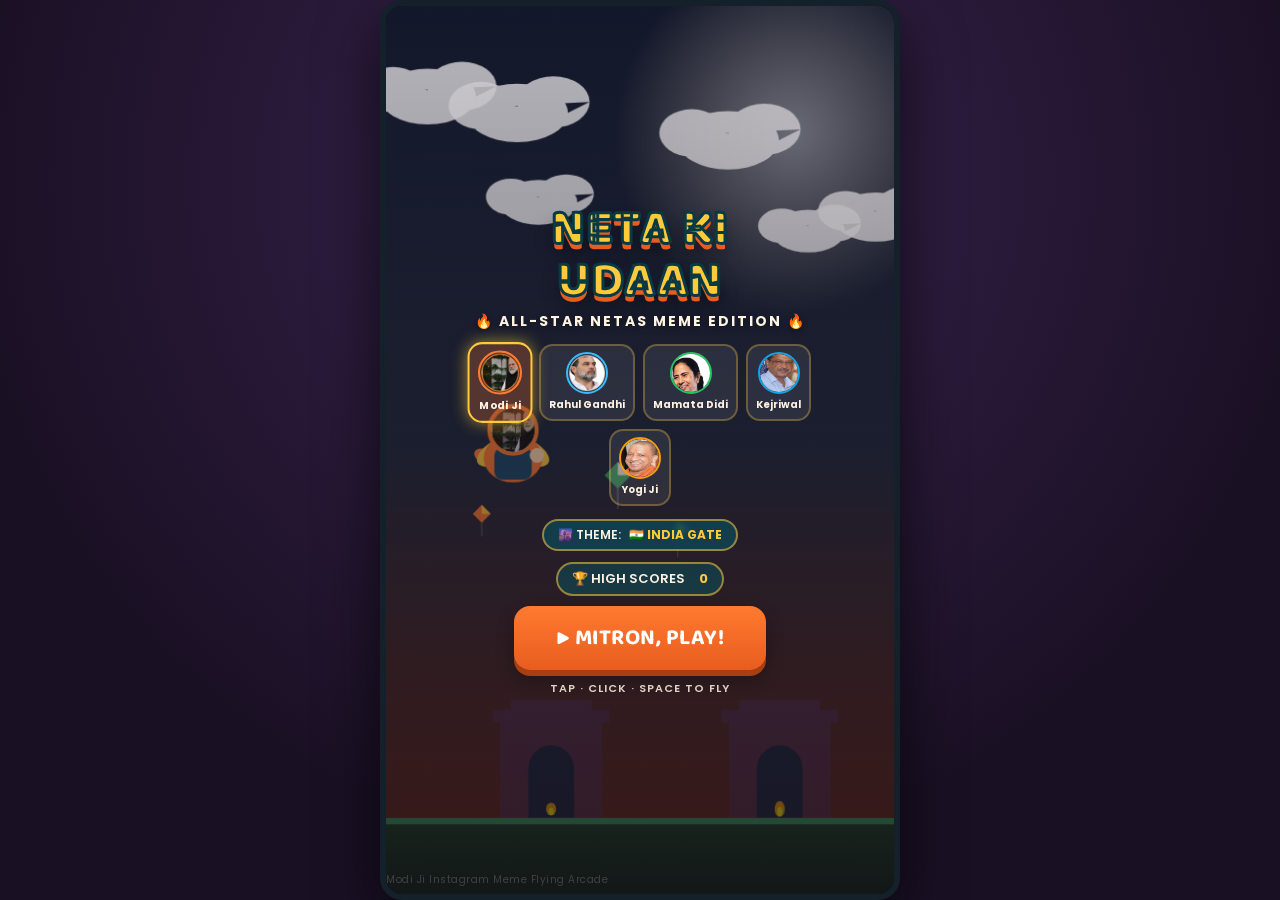
==== commit 9ba9a938: "Lock songs to selected character, remove manual song change button, and character-specific crash mem" ====
--- a/index.html
+++ b/index.html
@@ -299,7 +299,6 @@
       </div>
       <div class="hud-controls">
         <div class="icon-btn" id="themeBtn" title="Change Background Theme" onclick="nextTheme()">🌆</div>
-        <div class="icon-btn" id="musicBtn" title="Change Meme BGM">🎵</div>
         <div class="icon-btn" id="soundBtn" title="Toggle Sound">🔊</div>
         <div class="icon-btn" id="pauseBtn" title="Pause Game">⏸</div>
       </div>
@@ -343,12 +342,9 @@
         </div>
       </div>
 
-      <!-- Theme selector & Music selector -->
+      <!-- Theme selector -->
       <div class="music-pill" id="startThemePill" onclick="nextTheme()">
         🌆 THEME: <b id="currentThemeName">🇮🇳 INDIA GATE</b>
-      </div>
-      <div class="music-pill" id="startMusicPill">
-        🎵 BGM: <b id="currentBgmName">🚀 UDTA HI PHIRU (MODI JI)</b>
       </div>
 
       <div class="best-pill" onclick="openLeaderboard()">🏆 HIGH SCORES &nbsp;<b id="startBest">0</b></div>
@@ -995,6 +991,17 @@
   window.open(url, '_blank');
 };
 
+const CHAR_SONGS = {
+  modi: 'modi_song',
+  rahul: 'real_sigma',
+  mamata: 'mamata_song',
+  kejriwal: 'kejriwal_song',
+  yogi: 'yogi_song'
+};
+function getCharSong(charType){
+  return CHAR_SONGS[charType] || 'modi_song';
+}
+
 window.selectChar = function(charType){
   chosenCharacter = charType;
   const cards = ['charModi', 'charRahul', 'charMamata', 'charKejriwal', 'charYogi'];
@@ -1004,23 +1011,21 @@
   });
   Audio_.click();
 
+  // Strictly lock and start this character's dedicated meme song
+  Audio_.setBgmMode(getCharSong(charType));
+
+  // Play character's signature dialogue immediately
   if(charType === 'modi'){
-    Audio_.setBgmMode('modi_song');
+    Audio_.playClip('mitron');
   } else if(charType === 'mamata'){
     Audio_.playClip('mamataVoice');
-    Audio_.setBgmMode('mamata_song');
   } else if(charType === 'kejriwal'){
     Audio_.playClip('kejriwalVoice');
-    Audio_.setBgmMode('kejriwal_song');
   } else if(charType === 'yogi'){
     Audio_.playClip('yogiVoice');
-    Audio_.setBgmMode('yogi_song');
   } else {
     Audio_.playClip('mazaAaya');
-    Audio_.setBgmMode('real_sigma');
-  }
-  const bgmEl = document.getElementById('currentBgmName');
-  if(bgmEl) bgmEl.textContent = Audio_.getBgmName();
+  }
 };
 
 function resetGame(){
@@ -1176,8 +1181,6 @@
   } else if(e.code === 'Escape' || e.code === 'KeyP'){
     if(state === STATE.PLAYING) pauseGame();
     else if(state === STATE.PAUSED) resumeGame();
-  } else if(e.code === 'KeyM'){
-    cycleMusic();
   }
 });
 
@@ -1197,8 +1200,6 @@
   finalBest: document.getElementById('finalBest'),
   newBestTag: document.getElementById('newBestTag'),
   soundBtn: document.getElementById('soundBtn'),
-  musicBtn: document.getElementById('musicBtn'),
-  currentBgmName: document.getElementById('currentBgmName'),
   powerupHud: document.getElementById('powerupHud'),
   powerupName: document.getElementById('powerupName'),
   powerupFill: document.getElementById('powerupFill'),
@@ -1237,15 +1238,6 @@
   }
 }
 
-function cycleMusic(){
-  Audio_.nextBgm();
-  el.currentBgmName.textContent = Audio_.getBgmName();
-  Audio_.click();
-}
-
-el.musicBtn.addEventListener('click', (e)=>{ e.stopPropagation(); cycleMusic(); });
-document.getElementById('startMusicPill').addEventListener('click', (e)=>{ e.stopPropagation(); cycleMusic(); });
-
 el.soundBtn.addEventListener('click', (e)=>{
   e.stopPropagation();
   const on = Audio_.toggleSound();
@@ -1283,10 +1275,8 @@
   state = STATE.PLAYING;
   showOverlay(null);
   el.hud.style.display = 'flex';
+  Audio_.setBgmMode(getCharSong(chosenCharacter));
   Audio_.startMusic();
-  if(chosenCharacter === 'rahul'){
-    scheduleVoice('mazaAaya', null, 250);
-  }
 }
 
 function restartGame(){
@@ -1297,10 +1287,8 @@
   state = STATE.PLAYING;
   showOverlay(null);
   el.hud.style.display = 'flex';
+  Audio_.setBgmMode(getCharSong(chosenCharacter));
   Audio_.startMusic();
-  if(chosenCharacter === 'rahul'){
-    scheduleVoice('mazaAaya', null, 250);
-  }
 }
 
 function goHome(){
@@ -1341,21 +1329,28 @@
   if(isNew){
     bestScore = score;
     saveBest(bestScore);
-    if(chosenCharacter === 'yogi'){
-      document.getElementById('gameOverMeme').textContent = `"बुलडोज़र रिकॉर्ड! गाड़ी नहीं पलटेगी!"`;
-      scheduleVoice('yogiVoice', null, 250);
+    if(chosenCharacter === 'modi'){
+      document.getElementById('gameOverMeme').textContent = `"वाह मोदी जी वाह! नया रिकॉर्ड!"`;
+      scheduleVoice('wahModiJi', null, 250);
+    } else if(chosenCharacter === 'rahul'){
+      document.getElementById('gameOverMeme').textContent = `"मज़ा आया! नया रिकॉर्ड!"`;
+      scheduleVoice('mazaAaya', null, 250);
+    } else if(chosenCharacter === 'mamata'){
+      document.getElementById('gameOverMeme').textContent = `"खेला होबे! नया रिकॉर्ड!"`;
+      scheduleVoice('mamataVoice', null, 250);
     } else if(chosenCharacter === 'kejriwal'){
       document.getElementById('gameOverMeme').textContent = `"शानदार रिकॉर्ड! आम आदमी की जीत!"`;
       scheduleVoice('kejriwalVoice', null, 250);
-    } else if(chosenCharacter === 'mamata'){
-      document.getElementById('gameOverMeme').textContent = `"खेला होबे! नया रिकॉर्ड!"`;
-      scheduleVoice('mamataVoice', null, 250);
-    } else {
-      document.getElementById('gameOverMeme').textContent = `"वाह मोदी जी वाह! नया रिकॉर्ड!"`;
-      scheduleVoice('wahModiJi', null, 250);
+    } else if(chosenCharacter === 'yogi'){
+      document.getElementById('gameOverMeme').textContent = `"बुलडोज़र रिकॉर्ड! गाड़ी नहीं पलटेगी!"`;
+      scheduleVoice('yogiVoice', null, 250);
     }
   } else {
-    if(chosenCharacter === 'rahul'){
+    if(chosenCharacter === 'modi'){
+      const isMoye = Math.random() < 0.65;
+      document.getElementById('gameOverMeme').textContent = isMoye ? `"मोये मोये! खत्म! टाटा! बाय बाय!"` : `"खत्म! टाटा! बाय बाय! गया!"`;
+      scheduleVoice(isMoye ? 'moyeMoye' : 'khatam', null, 250);
+    } else if(chosenCharacter === 'rahul'){
       document.getElementById('gameOverMeme').textContent = `"खत्म! टाटा! बाय बाय! गुडबाय!"`;
       scheduleVoice('khatam', null, 250);
     } else if(chosenCharacter === 'mamata'){
@@ -1367,15 +1362,6 @@
     } else if(chosenCharacter === 'yogi'){
       document.getElementById('gameOverMeme').textContent = `"गाड़ी कभी भी पलट सकती है!"`;
       scheduleVoice('yogiVoice', null, 250);
-    } else {
-      const isMoye = Math.random() < 0.65;
-      if(isMoye){
-        document.getElementById('gameOverMeme').textContent = `"मोये मोये! खत्म! टाटा! बाय बाय!"`;
-        scheduleVoice('moyeMoye', null, 250);
-      } else {
-        document.getElementById('gameOverMeme').textContent = `"खत्म! टाटा! बाय बाय! गया!"`;
-        scheduleVoice('khatam', null, 250);
-      }
     }
   }
 
@@ -1474,6 +1460,14 @@
   }
 
   Audio_.hit();
+  const hitPopups = {
+    modi: "💥 अरे भाई भाई!",
+    rahul: "💥 ओह नो!",
+    mamata: "💥 हम्बा!",
+    kejriwal: "💥 ये क्या हुआ?!",
+    yogi: "💥 सावधान!"
+  };
+  addPopup(hitPopups[chosenCharacter] || "💥 OUCH!", player.x, player.y, '#EF4444');
   player.invincible = INVINCIBLE_TIME;
   player.vy = FLAP_VELOCITY * 0.8;
   const groundY = BASE_H - 60;
